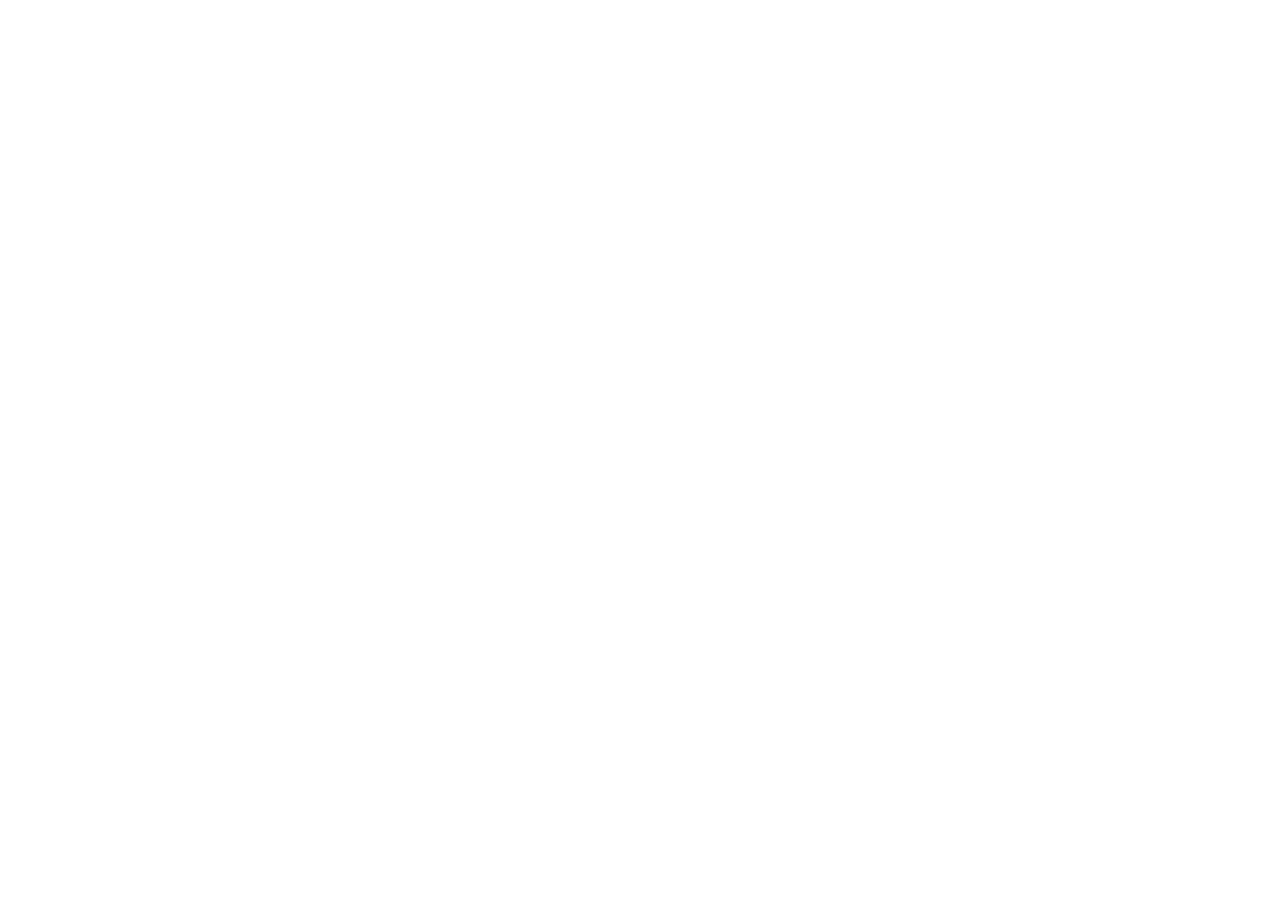
==== index.html @ 9ff1eb4c "Añadir archivos" ====
<!DOCTYPE html>
<html lang="en">
<head>
    <meta charset="UTF-8">
    <meta name="viewport" content="width=device-width, initial-scale=1.0">
    <title>Document</title>
</head>
<body>
    <header></header>
    <main>
        <div class="landing"></div>
        <div class="ourStory"></div>
        <div class="ourSpecials"></div>
        <div class="discoverUs"></div>
    </main>
    <footer></footer>
</body>
</html>
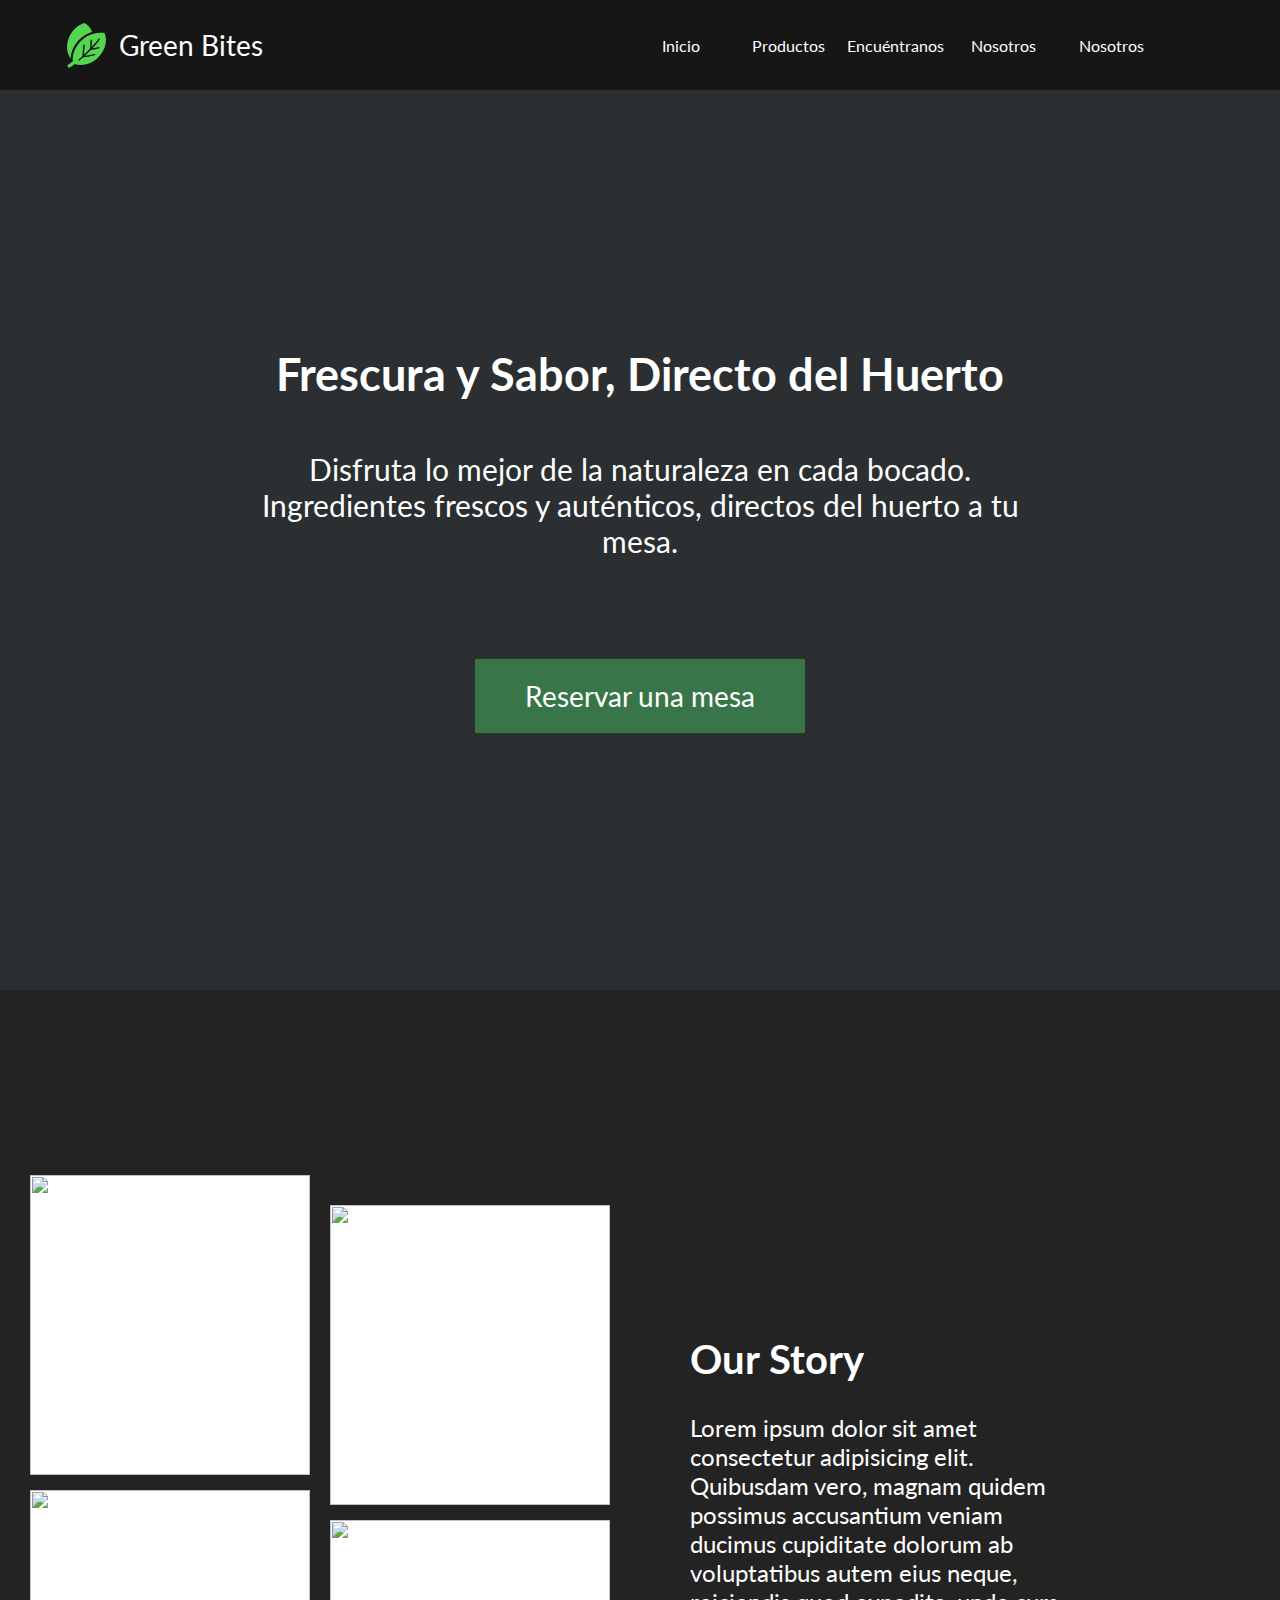
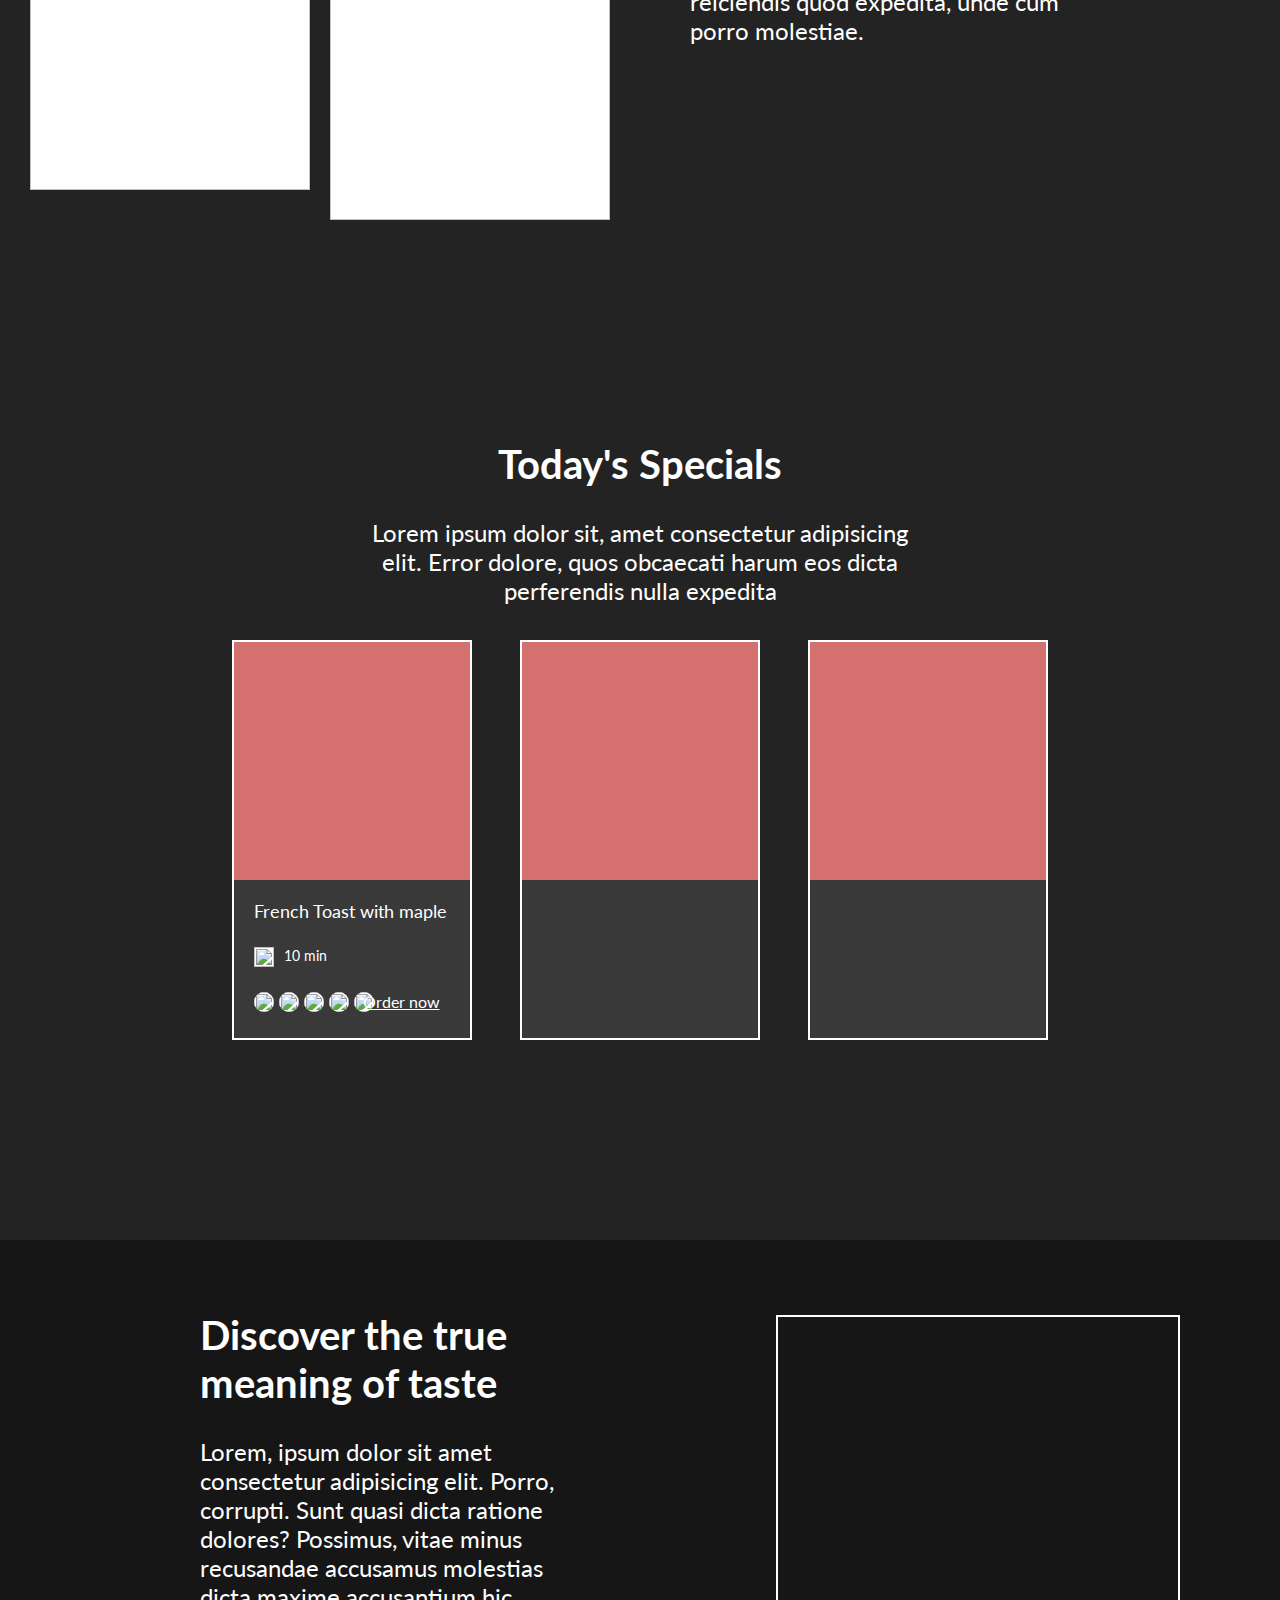
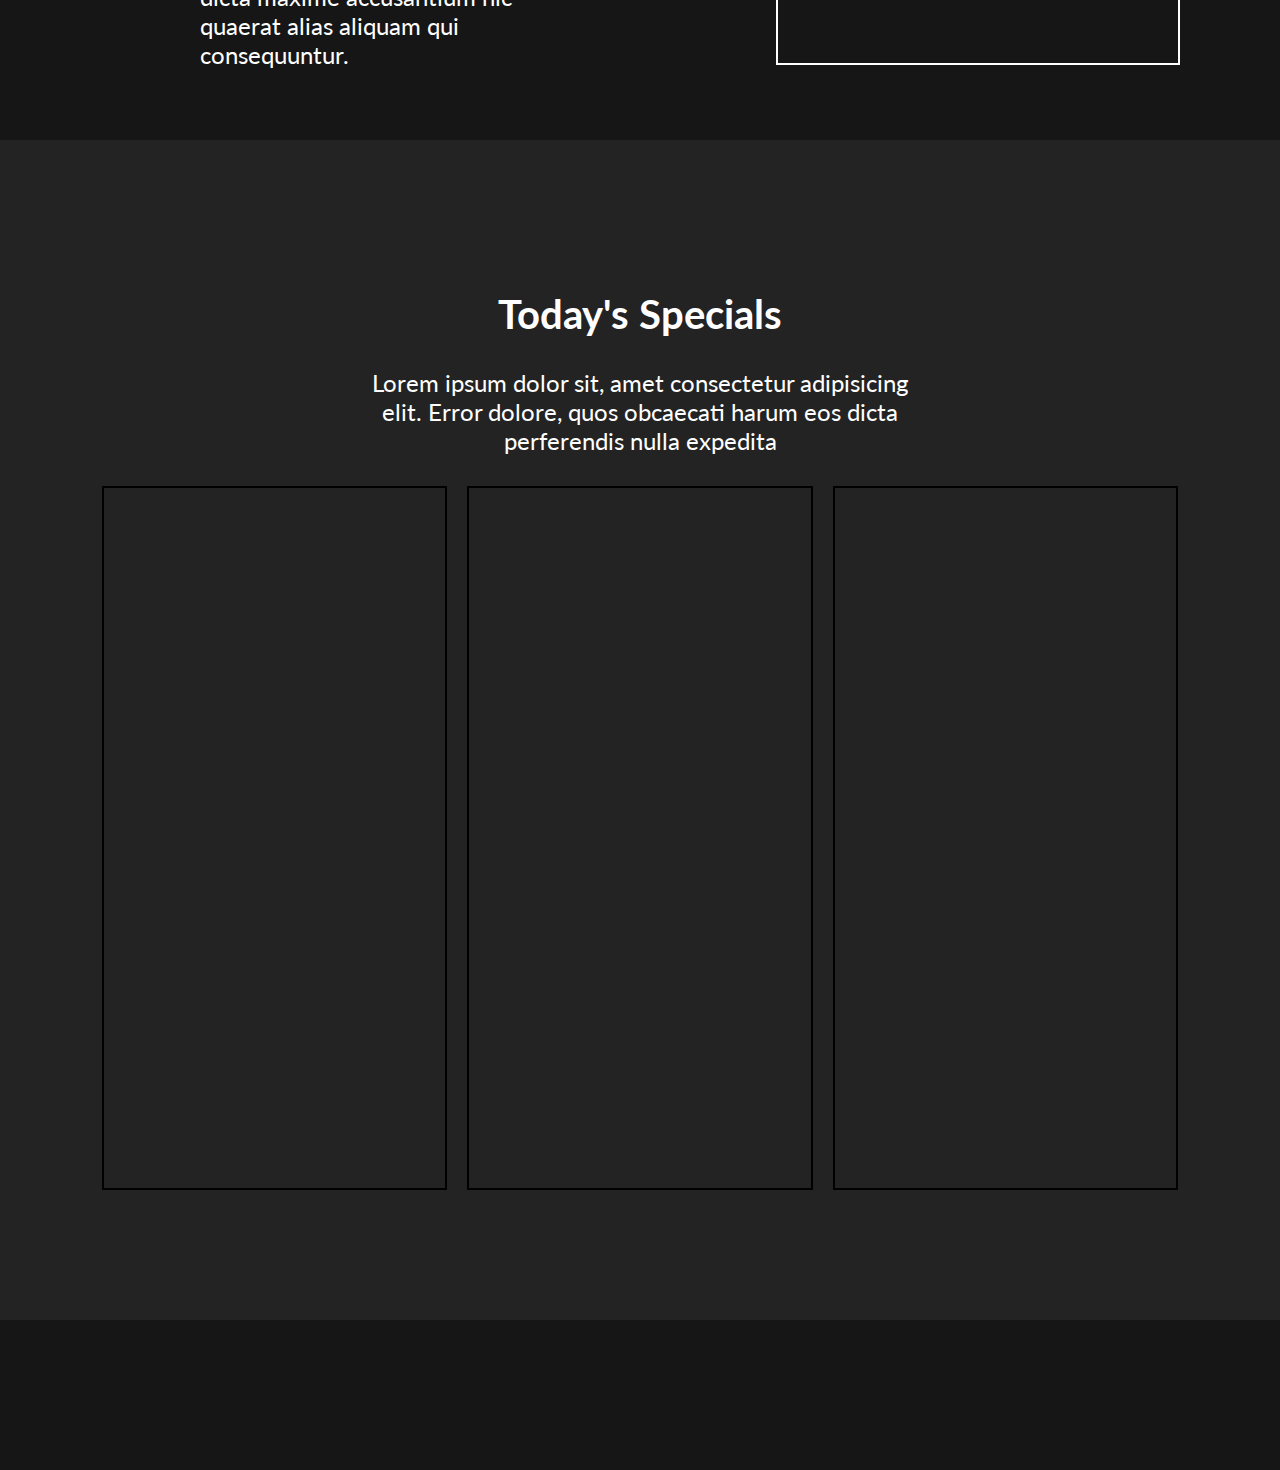
==== commit 8164eb01: "Diseño página index" ====
--- a/index.html
+++ b/index.html
@@ -3,15 +3,120 @@
 <head>
     <meta charset="UTF-8">
     <meta name="viewport" content="width=device-width, initial-scale=1.0">
+    <link rel="stylesheet" href="css/header_footer.css">
+    <link rel="stylesheet" href="css/index.css">
     <title>Document</title>
 </head>
 <body>
-    <header></header>
+    <header>
+        <div class="logoCont">
+            <img src="img/logo.svg" alt="" height="60px" width="60px">
+            <p>Green Bites</p>
+        </div>
+        <div class="navCont">
+            <ul class="navCont_list">
+                <li><a href="index.html">Inicio</a></li>
+
+                <li><a href="html/productos.html">Productos</a></li>
+                <li><a href="html/contacto.html">Encuéntranos</a></li>
+                <li><a href="html/presupuesto.html">Nosotros</a></li>
+                <li><a href="html/presupuesto.html">Nosotros</a></li>
+            </ul>
+        </div>
+    </header>
     <main>
-        <div class="landing"></div>
-        <div class="ourStory"></div>
-        <div class="ourSpecials"></div>
-        <div class="discoverUs"></div>
+        <div class="landing">
+            <div class="landing__textCont">
+                <h2>Frescura y Sabor, Directo del Huerto</h2>
+                <p>Disfruta lo mejor de la naturaleza en cada bocado. Ingredientes frescos y auténticos, directos del huerto a tu mesa.</p>
+            </div>
+            <a href="" class="landing__btn">Reservar una mesa</a>
+        </div>
+        <div class="ourStory">
+            <div class="ourStory__photoCont">
+                <div class="ourStory__photoCont__left">
+                    <img src="" alt="" >
+                <img src="" alt="">
+                </div>
+                <div class="ourStory__photoCont__right">
+                    <img src="" alt="" >
+                <img src="" alt="">
+                </div>
+                
+                
+            </div>
+            <div class="ourStory__textCont">
+                <h3>Our Story</h3>
+                <p>Lorem ipsum dolor sit amet consectetur adipisicing elit. Quibusdam vero, magnam quidem possimus accusantium veniam ducimus cupiditate dolorum ab voluptatibus autem eius neque, reiciendis quod expedita, unde cum porro molestiae.</p>
+            </div>
+        </div>
+        <div class="todaySpecials">
+            <div class="todaySpecials__titleCont">
+                <h3>Today's Specials</h3>
+                <p>Lorem ipsum dolor sit, amet consectetur adipisicing elit. Error dolore, quos obcaecati harum eos dicta perferendis nulla expedita  </p>
+            </div>
+            <div class="todaySpecials__foodCont">
+                <div class="dishCont">
+                    <div class="dish__imgCont"></div>
+                    <div class="dish__infoCont">
+                        <div class="dish__infoCont__name">
+                            French Toast with maple
+                        </div>
+                        <div class="dish__infoCont__time">
+                            <img src="" alt="">
+                            <p>10 min</p>
+                        </div>
+                        <div class="dish__calification">
+                            <div class="dish__calification__stars">
+                                <img src="" alt="">
+                                <img src="" alt="">
+                                <img src="" alt="">
+                                <img src="" alt="">
+                                <img src="" alt="">
+                            </div>
+                            <a href="">Order now</a>
+                        </div>
+                    </div>
+                </div>
+                <div class="dishCont">
+                    <div class="dish__imgCont"></div>
+                    <div class="dish__infoCont"></div>
+                </div>
+                <div class="dishCont">
+                    <div class="dish__imgCont"></div>
+                    <div class="dish__infoCont"></div>
+                </div>
+            </div>
+        </div>
+        <div class="discoverUs">
+            <div class="discoverUs__textCont">
+                <h3>Discover the true meaning of taste</h3>
+                <p>Lorem, ipsum dolor sit amet consectetur adipisicing elit. Porro, corrupti. Sunt quasi dicta ratione dolores? Possimus, vitae minus recusandae accusamus molestias dicta maxime accusantium hic quaerat alias aliquam qui consequuntur.</p>
+                <a href="" class="discoverUs__btn"></a>
+            </div>
+            <div class="discoverUs__imgCont"></div>
+        </div>
+        
+        <div class="gallery">
+            <div class="gallery__titleCont">
+                <h3>Today's Specials</h3>
+                <p>Lorem ipsum dolor sit, amet consectetur adipisicing elit. Error dolore, quos obcaecati harum eos dicta perferendis nulla expedita  </p>
+            </div>
+            <div class="gallery__imgCont">
+                <div class="gallery__colum1">
+                    <img src="" alt="">
+                </div>
+                <div class="gallery__colum2">
+                    <img src="" alt="">
+                    <img src="" alt="">
+                </div>
+                <div class="gallery__colum3">
+                    <img src="" alt="">
+                </div>
+            </div>
+            
+        </div>
+        <div class="opinions"></div>
     </main>
     <footer></footer>
 </body>
--- a/css/header_footer.css
+++ b/css/header_footer.css
@@ -0,0 +1,71 @@
+@import url("https://fonts.googleapis.com/css2?family=Nunito:ital,wght@0,200..1000;1,200..1000&display=swap");
+@import url('https://fonts.googleapis.com/css2?family=Lato:ital,wght@0,100;0,300;0,400;0,700;0,900;1,100;1,300;1,400;1,700;1,900&display=swap');
+* {
+    margin: 0;
+    padding: 0;
+    box-sizing: border-box;
+    scroll-behavior: smooth;
+    font-family: "Lato", sans-serif;
+}
+
+body {
+    min-height: 150vh;
+    display: flex;
+    flex-direction: column;
+    position: relative;
+    color: white;
+}
+main {
+    margin-bottom: 130px;
+}
+
+/*HEADER*/
+header {
+    width: 100%;
+    height: 90px;
+    background-color: #161616;
+    display: flex;
+}
+.logoCont {
+    width: 40%;
+    height: 100%;
+    display: flex;
+    justify-content: left;
+    align-items: center;
+    gap: 10px;
+    padding-left: 5%;
+}
+.logoCont img {
+    height: 45px;
+    width: 45px;
+}
+.logoCont p {
+    font-size: 28px;
+}
+.navCont {
+    width: 60%;
+    height: 100%;
+}
+.navCont_list {
+    width: 70%;
+    height: 100%;
+    margin: auto;
+    display: flex;
+    list-style: none;
+}
+.navCont_list li {
+    flex: 1;
+    display: flex;
+    justify-content: center;
+    align-items: center;
+}
+.navCont_list a {
+    text-decoration: none;
+    color: white;
+}
+/*FOOTER*/
+footer {
+    width: 100%;
+    height: 150px;
+    background-color: #161616;
+}
--- a/css/index.css
+++ b/css/index.css
@@ -0,0 +1,230 @@
+body{
+    background-color: #232323;
+}
+
+main{
+    min-height: 150vh;
+}
+
+/*LANDING*/
+.landing{
+    width: 100%;
+    height: 100vh;
+    background-color: rgb(43, 47, 50);
+    display: flex;
+    justify-content: center;
+    align-items: center;
+    flex-direction: column;
+}
+
+.landing__textCont{
+    text-align: center;
+    width: 60%;
+    font-size: 30px;
+}
+
+.landing__textCont h2{
+    margin-bottom: 50px;
+}
+
+.landing__btn{
+    background-color: rgb(56, 118, 73);
+    font-size: 28px;
+    padding: 20px 50px 20px 50px ;
+    margin-top: 100px;
+    text-decoration: none;
+    color: white;
+}
+
+/*STORY*/
+
+.ourStory{
+    margin-top: 150px;
+    height: 700px;
+    width: 100%;
+    display: flex;
+}
+
+.ourStory__photoCont,.ourStory__textCont{
+    width: 50%;
+    height: 100%;
+    display: flex;
+    justify-content: center;
+    align-items: center;
+}
+.ourStory__photoCont{
+
+    gap: 20px;
+}
+.ourStory__photoCont__left,.ourStory__photoCont__right{
+    width: 280px;
+}
+.ourStory__photoCont__right{
+    margin-top: 60px;
+}
+.ourStory__photoCont img{
+    height: 300px;
+    width: 280px;
+    background-color: white;
+    margin-bottom: 15px;
+}
+.ourStory__textCont{
+    font-size: 24px;
+    flex-direction: column;
+    padding: 50px 200px 50px 50px;
+}
+
+.ourStory h3{
+    font-size: 40px;
+    width: 100%;
+    margin-bottom: 30px;
+}
+
+/*TODAYS SPECIALS*/
+.todaySpecials{
+    height: 1000px;
+    width: 100%;
+    display: flex;
+    justify-content: center;
+    align-items: center;
+    flex-direction: column;
+}
+.todaySpecials__titleCont{
+    width: 45%;
+    height: 200px;
+    text-align: center;
+    font-size: 24px;
+}
+.todaySpecials__titleCont h3{
+    font-size: 40px;
+    margin-bottom: 30px;
+}
+.todaySpecials__foodCont{
+    width: 75%;
+    height: 400px;
+    display: flex;
+    justify-content: center;
+    align-items: center;
+    gap: 5%;
+}
+.dishCont{
+    height: 100%;
+    width: 25%;
+    border: 2px solid #ffffff;
+}
+.dish__imgCont{
+    width: 100%;
+    height: 60%;
+    background-color: rgb(213, 113, 113);
+}
+.dish__infoCont{
+    height: 40%;
+    padding: 20px;
+    background-color: #393939;
+}
+.dish__infoCont__name{
+    font-size: 18px;
+    margin-bottom: 25px;
+}
+.dish__infoCont__time{
+    display: flex;
+    gap: 10px;
+    font-size: 14px;
+    margin-bottom: 25px;
+}
+.dish__infoCont__time img{
+    background-color: white;
+    width: 20px;
+    height: 20px;
+}
+.dish__calification{
+    width: 100%;
+    display: flex;
+}
+.dish__calification a{
+    margin: auto;
+    color: white;
+}
+.dish__calification__stars{
+    width: 50%;
+    display: flex;
+    justify-content: left;
+    align-items: center;
+    gap: 5px;
+}
+.dish__calification__stars img{
+    width: 20px;
+    height: 20px;
+    background-color: white;
+    border-radius: 100%;
+    object-fit: contain;
+}
+
+/*DISCOVER US*/
+
+.discoverUs{
+    width: 100%;
+    height: 500px;
+    background-color: #161616;
+    display: flex;
+    justify-content: center;
+    align-items: center;
+    text-align: left;
+    padding: 5%;
+    gap: 100px;
+}
+.discoverUs__textCont{
+    width: 50%;
+    font-size: 24px;
+    padding: 100px;
+}
+.discoverUs__textCont h3{
+    font-size: 40px;
+    margin-bottom: 30px;
+}
+.discoverUs__imgCont{
+    width: 35%;
+    height: 350px;
+    border: 2px solid white;
+}
+
+/*GALLERY*/
+.gallery{
+    width: 100%;
+    height: 900px;
+    display: flex;
+    justify-content: center;
+    align-items: center;
+    flex-direction: column;
+    margin-top: 150px;
+}
+.gallery__titleCont{
+    width: 45%;
+    height: 200px;
+    text-align: center;
+    font-size: 24px;
+}
+.gallery__titleCont h3{
+    margin-bottom: 30px;
+    font-size: 40px;
+}
+.gallery__imgCont{
+    width: 100%;  
+    height: 80%;
+    display: flex;
+    justify-content: center;
+    align-items: center;
+    gap: 20px;
+}
+.gallery__colum1,.gallery__colum2,.gallery__colum3{
+    width: 27%;
+    height: 100%;
+    border: 2px solid black;
+}
+/*OPINIONS*/
+.opinions{
+    width: 100%;
+    height: 60%;
+
+}
+
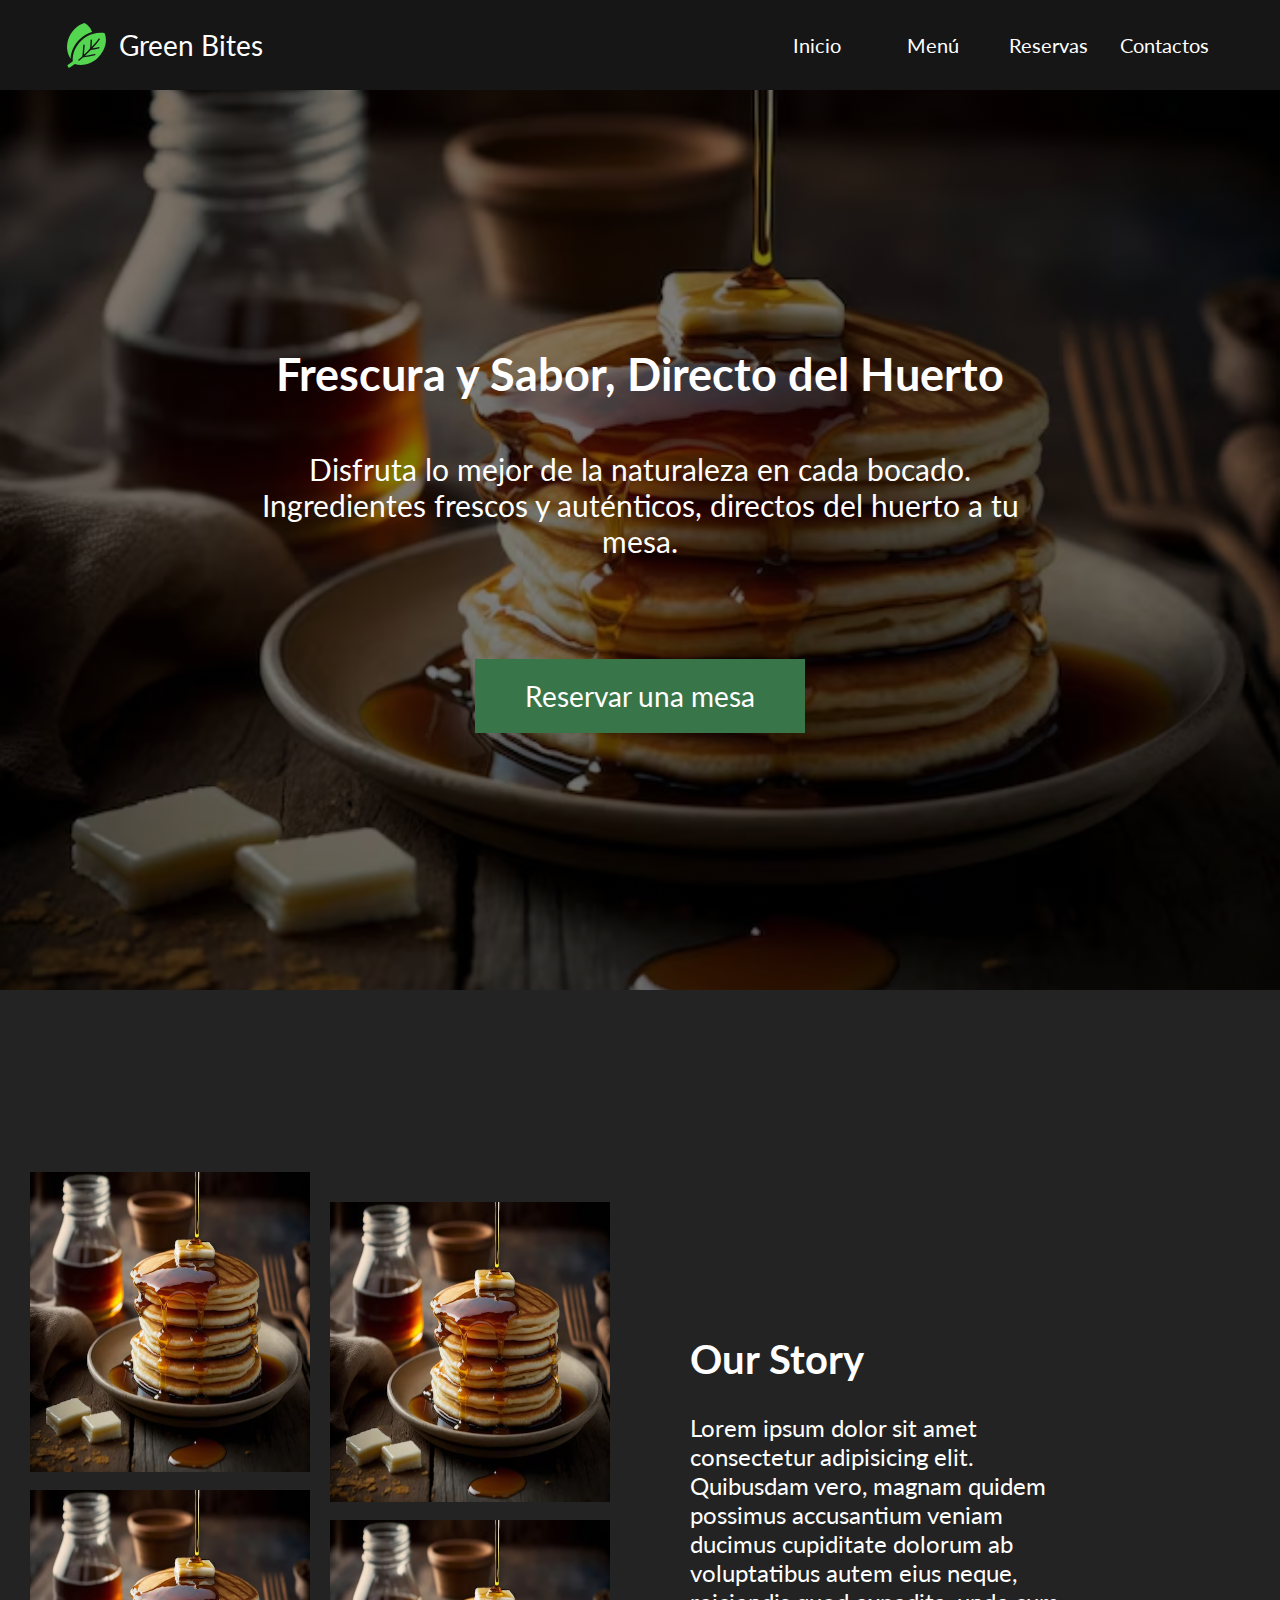
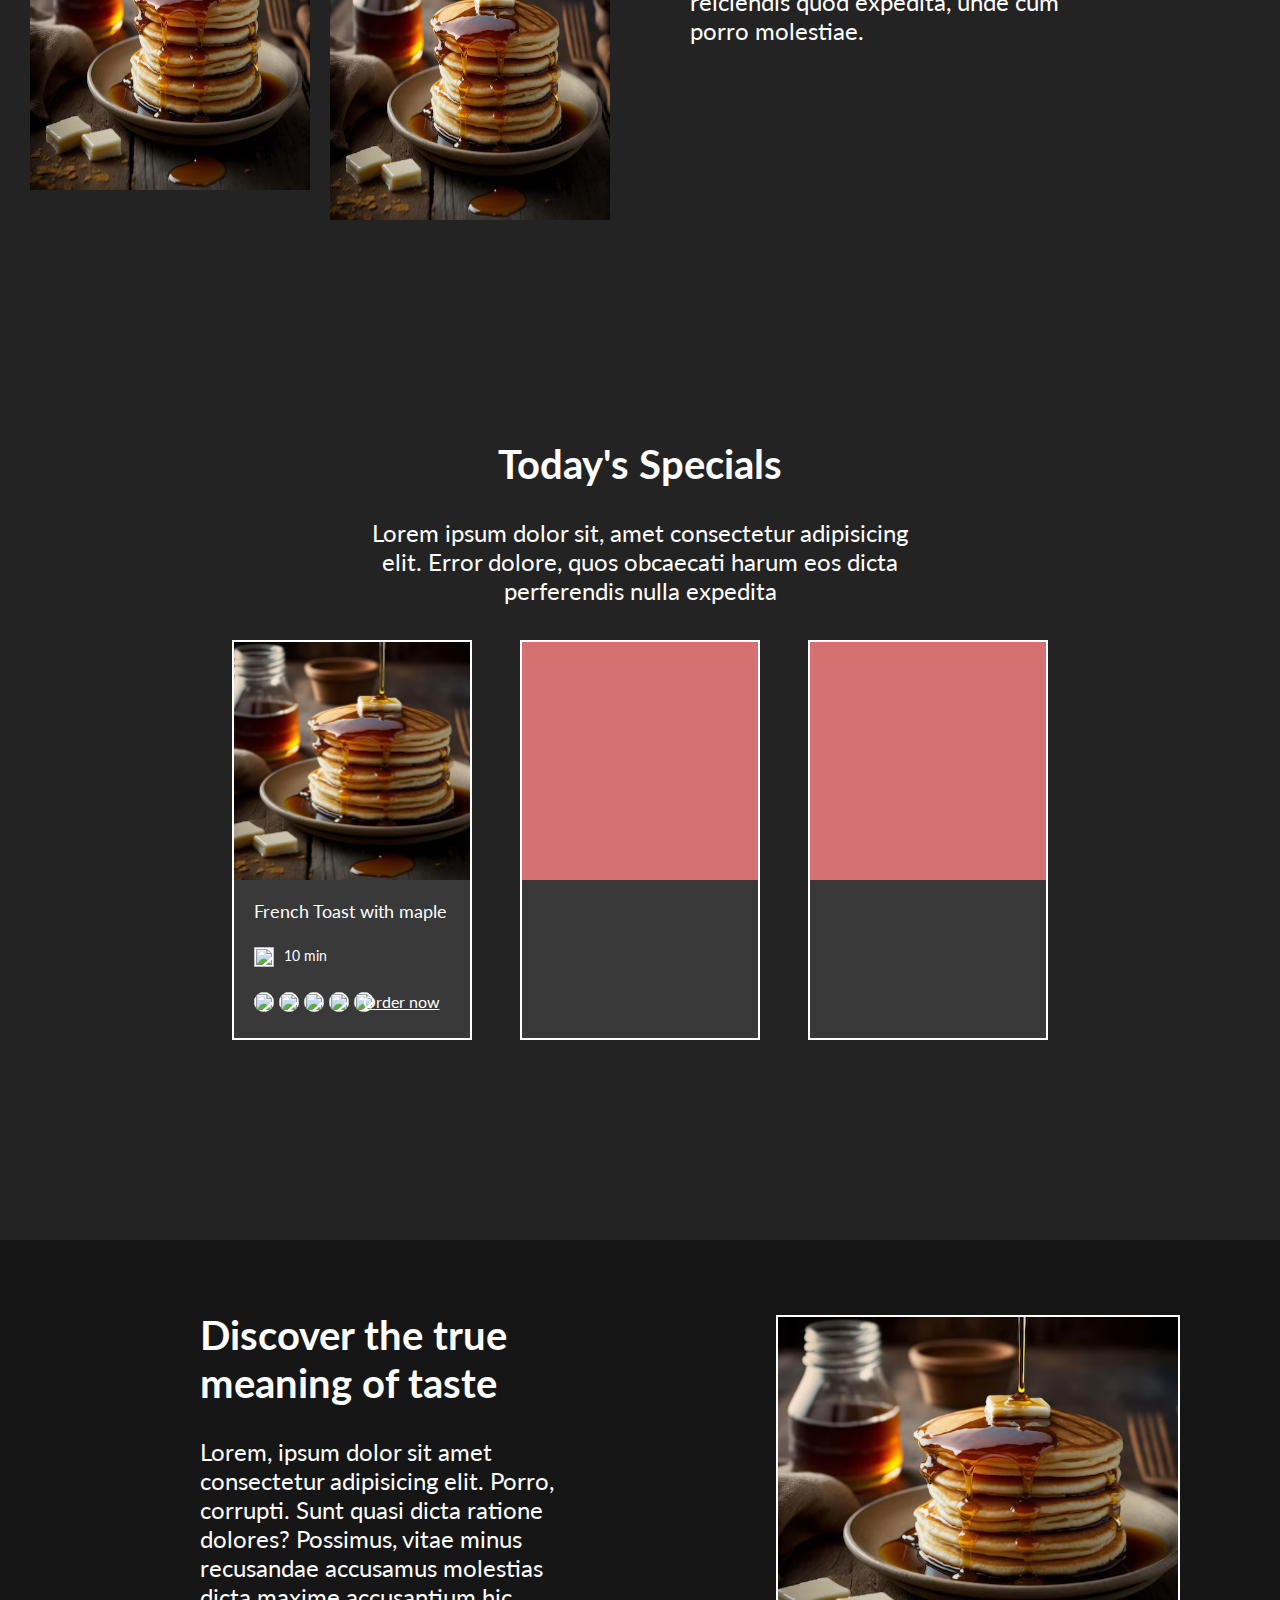
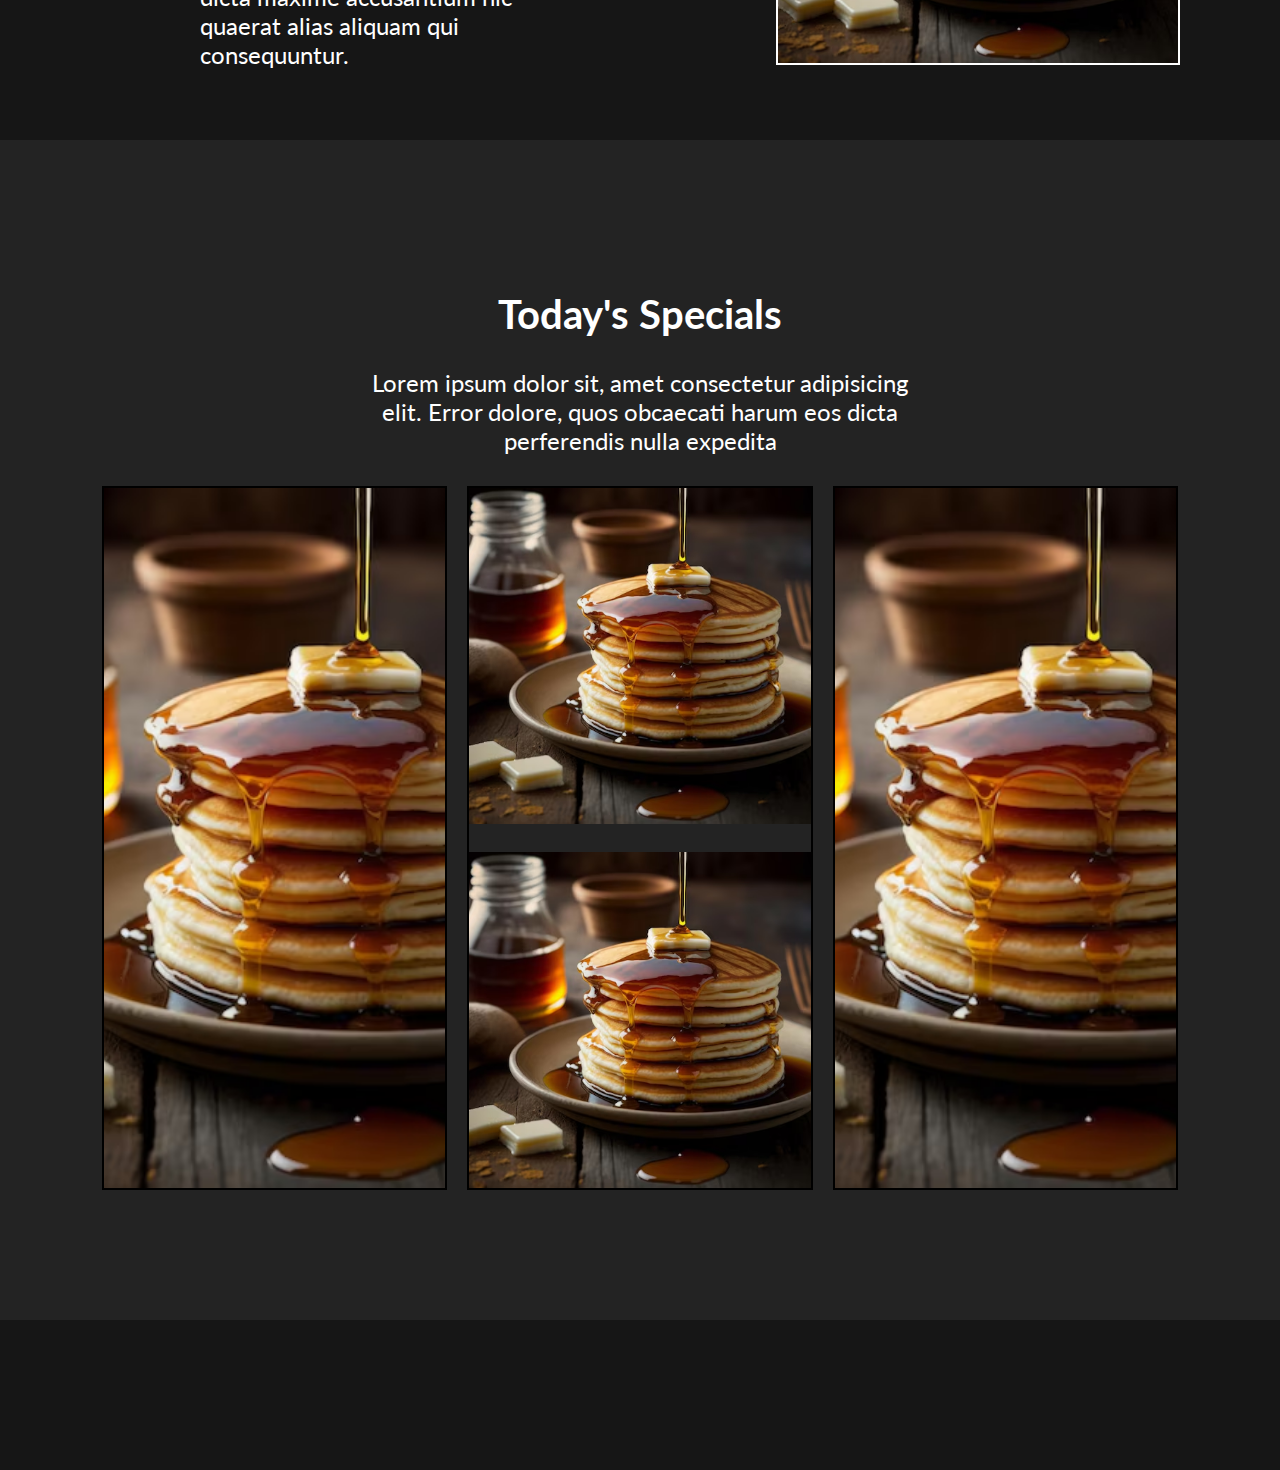
==== commit 0dda935d: "Actualizar estilo de página principal" ====
--- a/index.html
+++ b/index.html
@@ -1,123 +1,146 @@
 <!DOCTYPE html>
 <html lang="en">
-<head>
-    <meta charset="UTF-8">
-    <meta name="viewport" content="width=device-width, initial-scale=1.0">
-    <link rel="stylesheet" href="css/header_footer.css">
-    <link rel="stylesheet" href="css/index.css">
-    <title>Document</title>
-</head>
-<body>
-    <header>
-        <div class="logoCont">
-            <img src="img/logo.svg" alt="" height="60px" width="60px">
-            <p>Green Bites</p>
-        </div>
-        <div class="navCont">
-            <ul class="navCont_list">
-                <li><a href="index.html">Inicio</a></li>
-
-                <li><a href="html/productos.html">Productos</a></li>
-                <li><a href="html/contacto.html">Encuéntranos</a></li>
-                <li><a href="html/presupuesto.html">Nosotros</a></li>
-                <li><a href="html/presupuesto.html">Nosotros</a></li>
-            </ul>
-        </div>
-    </header>
-    <main>
-        <div class="landing">
-            <div class="landing__textCont">
-                <h2>Frescura y Sabor, Directo del Huerto</h2>
-                <p>Disfruta lo mejor de la naturaleza en cada bocado. Ingredientes frescos y auténticos, directos del huerto a tu mesa.</p>
+    <head>
+        <meta charset="UTF-8" />
+        <meta name="viewport" content="width=device-width, initial-scale=1.0" />
+        <link rel="stylesheet" href="css/header_footer.css" />
+        <link rel="stylesheet" href="css/index.css" />
+        <title>Document</title>
+    </head>
+    <body>
+        <header>
+            <div class="logoCont">
+                <img src="img/logo.svg" alt="" height="60px" width="60px" />
+                <p>Green Bites</p>
             </div>
-            <a href="" class="landing__btn">Reservar una mesa</a>
-        </div>
-        <div class="ourStory">
-            <div class="ourStory__photoCont">
-                <div class="ourStory__photoCont__left">
-                    <img src="" alt="" >
-                <img src="" alt="">
+            <div class="navCont">
+                <ul class="navCont_list">
+                    <li><a href="index.html">Inicio</a></li>
+                    <li><a href="html/productos.html">Menú</a></li>
+                    <li><a href="html/contacto.html">Reservas</a></li>
+                    <li><a href="html/presupuesto.html">Contactos</a></li>
+                </ul>
+            </div>
+        </header>
+        <main>
+            <div class="landing">
+                <div class="landing__textCont">
+                    <h2>Frescura y Sabor, Directo del Huerto</h2>
+                    <p>
+                        Disfruta lo mejor de la naturaleza en cada bocado.
+                        Ingredientes frescos y auténticos, directos del huerto a
+                        tu mesa.
+                    </p>
                 </div>
-                <div class="ourStory__photoCont__right">
-                    <img src="" alt="" >
-                <img src="" alt="">
+                <a href="" class="landing__btn">Reservar una mesa</a>
+            </div>
+            <div class="ourStory">
+                <div class="ourStory__photoCont">
+                    <div class="ourStory__photoCont__left">
+                        <img src="img/platos/pancakes.avif" alt="" />
+                        <img src="img/platos/pancakes.avif" alt="" />
+                    </div>
+                    <div class="ourStory__photoCont__right">
+                        <img src="img/platos/pancakes.avif" alt="" />
+                        <img src="img/platos/pancakes.avif" alt="" />
+                    </div>
                 </div>
-                
-                
+                <div class="ourStory__textCont">
+                    <h3>Our Story</h3>
+                    <p>
+                        Lorem ipsum dolor sit amet consectetur adipisicing elit.
+                        Quibusdam vero, magnam quidem possimus accusantium
+                        veniam ducimus cupiditate dolorum ab voluptatibus autem
+                        eius neque, reiciendis quod expedita, unde cum porro
+                        molestiae.
+                    </p>
+                </div>
             </div>
-            <div class="ourStory__textCont">
-                <h3>Our Story</h3>
-                <p>Lorem ipsum dolor sit amet consectetur adipisicing elit. Quibusdam vero, magnam quidem possimus accusantium veniam ducimus cupiditate dolorum ab voluptatibus autem eius neque, reiciendis quod expedita, unde cum porro molestiae.</p>
-            </div>
-        </div>
-        <div class="todaySpecials">
-            <div class="todaySpecials__titleCont">
-                <h3>Today's Specials</h3>
-                <p>Lorem ipsum dolor sit, amet consectetur adipisicing elit. Error dolore, quos obcaecati harum eos dicta perferendis nulla expedita  </p>
-            </div>
-            <div class="todaySpecials__foodCont">
-                <div class="dishCont">
-                    <div class="dish__imgCont"></div>
-                    <div class="dish__infoCont">
-                        <div class="dish__infoCont__name">
-                            French Toast with maple
+            <div class="todaySpecials">
+                <div class="todaySpecials__titleCont">
+                    <h3>Today's Specials</h3>
+                    <p>
+                        Lorem ipsum dolor sit, amet consectetur adipisicing
+                        elit. Error dolore, quos obcaecati harum eos dicta
+                        perferendis nulla expedita
+                    </p>
+                </div>
+                <div class="todaySpecials__foodCont">
+                    <div class="dishCont">
+                        <div class="dish__imgCont">
+                            <img src="img/platos/pancakes.avif" alt="" />
                         </div>
-                        <div class="dish__infoCont__time">
-                            <img src="" alt="">
-                            <p>10 min</p>
-                        </div>
-                        <div class="dish__calification">
-                            <div class="dish__calification__stars">
-                                <img src="" alt="">
-                                <img src="" alt="">
-                                <img src="" alt="">
-                                <img src="" alt="">
-                                <img src="" alt="">
+                        <div class="dish__infoCont">
+                            <div class="dish__infoCont__name">
+                                French Toast with maple
                             </div>
-                            <a href="">Order now</a>
+                            <div class="dish__infoCont__time">
+                                <img src="" alt="" />
+                                <p>10 min</p>
+                            </div>
+                            <div class="dish__calification">
+                                <div class="dish__calification__stars">
+                                    <img src="" alt="" />
+                                    <img src="" alt="" />
+                                    <img src="" alt="" />
+                                    <img src="" alt="" />
+                                    <img src="" alt="" />
+                                </div>
+                                <a href="">Order now</a>
+                            </div>
                         </div>
                     </div>
-                </div>
-                <div class="dishCont">
-                    <div class="dish__imgCont"></div>
-                    <div class="dish__infoCont"></div>
-                </div>
-                <div class="dishCont">
-                    <div class="dish__imgCont"></div>
-                    <div class="dish__infoCont"></div>
+                    <div class="dishCont">
+                        <div class="dish__imgCont"></div>
+                        <div class="dish__infoCont"></div>
+                    </div>
+                    <div class="dishCont">
+                        <div class="dish__imgCont"></div>
+                        <div class="dish__infoCont"></div>
+                    </div>
                 </div>
             </div>
-        </div>
-        <div class="discoverUs">
-            <div class="discoverUs__textCont">
-                <h3>Discover the true meaning of taste</h3>
-                <p>Lorem, ipsum dolor sit amet consectetur adipisicing elit. Porro, corrupti. Sunt quasi dicta ratione dolores? Possimus, vitae minus recusandae accusamus molestias dicta maxime accusantium hic quaerat alias aliquam qui consequuntur.</p>
-                <a href="" class="discoverUs__btn"></a>
-            </div>
-            <div class="discoverUs__imgCont"></div>
-        </div>
-        
-        <div class="gallery">
-            <div class="gallery__titleCont">
-                <h3>Today's Specials</h3>
-                <p>Lorem ipsum dolor sit, amet consectetur adipisicing elit. Error dolore, quos obcaecati harum eos dicta perferendis nulla expedita  </p>
-            </div>
-            <div class="gallery__imgCont">
-                <div class="gallery__colum1">
-                    <img src="" alt="">
+            <div class="discoverUs">
+                <div class="discoverUs__textCont">
+                    <h3>Discover the true meaning of taste</h3>
+                    <p>
+                        Lorem, ipsum dolor sit amet consectetur adipisicing
+                        elit. Porro, corrupti. Sunt quasi dicta ratione dolores?
+                        Possimus, vitae minus recusandae accusamus molestias
+                        dicta maxime accusantium hic quaerat alias aliquam qui
+                        consequuntur.
+                    </p>
+                    <a href="" class="discoverUs__btn"></a>
                 </div>
-                <div class="gallery__colum2">
-                    <img src="" alt="">
-                    <img src="" alt="">
-                </div>
-                <div class="gallery__colum3">
-                    <img src="" alt="">
+                <div class="discoverUs__imgCont">
+                    <img src="img/platos/pancakes.avif" alt="" />
                 </div>
             </div>
-            
-        </div>
-        <div class="opinions"></div>
-    </main>
-    <footer></footer>
-</body>
-</html>+
+            <div class="gallery">
+                <div class="gallery__titleCont">
+                    <h3>Today's Specials</h3>
+                    <p>
+                        Lorem ipsum dolor sit, amet consectetur adipisicing
+                        elit. Error dolore, quos obcaecati harum eos dicta
+                        perferendis nulla expedita
+                    </p>
+                </div>
+                <div class="gallery__imgCont">
+                    <div class="gallery__colum1">
+                        <img src="img/platos/pancakes.avif" alt="" />
+                    </div>
+                    <div class="gallery__colum2">
+                        <img src="img/platos/pancakes.avif" alt="" />
+                        <img src="img/platos/pancakes.avif" alt="" />
+                    </div>
+                    <div class="gallery__colum3">
+                        <img src="img/platos/pancakes.avif" alt="" />
+                    </div>
+                </div>
+            </div>
+            <div class="opinions"></div>
+        </main>
+        <footer></footer>
+    </body>
+</html>
--- a/css/header_footer.css
+++ b/css/header_footer.css
@@ -1,5 +1,5 @@
 @import url("https://fonts.googleapis.com/css2?family=Nunito:ital,wght@0,200..1000;1,200..1000&display=swap");
-@import url('https://fonts.googleapis.com/css2?family=Lato:ital,wght@0,100;0,300;0,400;0,700;0,900;1,100;1,300;1,400;1,700;1,900&display=swap');
+@import url("https://fonts.googleapis.com/css2?family=Lato:ital,wght@0,100;0,300;0,400;0,700;0,900;1,100;1,300;1,400;1,700;1,900&display=swap");
 * {
     margin: 0;
     padding: 0;
@@ -27,7 +27,7 @@
     display: flex;
 }
 .logoCont {
-    width: 40%;
+    width: 60%;
     height: 100%;
     display: flex;
     justify-content: left;
@@ -43,11 +43,12 @@
     font-size: 28px;
 }
 .navCont {
-    width: 60%;
+    width: 50%;
     height: 100%;
 }
 .navCont_list {
-    width: 70%;
+    font-size: 20px;
+    width: 80%;
     height: 100%;
     margin: auto;
     display: flex;
--- a/css/index.css
+++ b/css/index.css
@@ -1,13 +1,13 @@
-body{
+body {
     background-color: #232323;
 }
 
-main{
+main {
     min-height: 150vh;
 }
 
 /*LANDING*/
-.landing{
+.landing {
     width: 100%;
     height: 100vh;
     background-color: rgb(43, 47, 50);
@@ -15,22 +15,26 @@
     justify-content: center;
     align-items: center;
     flex-direction: column;
-}
-
-.landing__textCont{
+    background-image: linear-gradient(rgba(0, 0, 0, 0.5), rgba(0, 0, 0, 0.5)), url("../img/platos/pancakes.avif");
+    background-repeat: no-repeat;
+    background-size: cover;
+    background-position: center;
+}
+
+.landing__textCont {
     text-align: center;
     width: 60%;
     font-size: 30px;
 }
 
-.landing__textCont h2{
+.landing__textCont h2 {
     margin-bottom: 50px;
 }
 
-.landing__btn{
+.landing__btn {
     background-color: rgb(56, 118, 73);
     font-size: 28px;
-    padding: 20px 50px 20px 50px ;
+    padding: 20px 50px 20px 50px;
     margin-top: 100px;
     text-decoration: none;
     color: white;
@@ -38,50 +42,51 @@
 
 /*STORY*/
 
-.ourStory{
+.ourStory {
     margin-top: 150px;
     height: 700px;
     width: 100%;
     display: flex;
 }
 
-.ourStory__photoCont,.ourStory__textCont{
+.ourStory__photoCont,
+.ourStory__textCont {
     width: 50%;
     height: 100%;
     display: flex;
     justify-content: center;
     align-items: center;
 }
-.ourStory__photoCont{
-
+.ourStory__photoCont {
     gap: 20px;
 }
-.ourStory__photoCont__left,.ourStory__photoCont__right{
+.ourStory__photoCont__left,
+.ourStory__photoCont__right {
     width: 280px;
 }
-.ourStory__photoCont__right{
+.ourStory__photoCont__right {
     margin-top: 60px;
 }
-.ourStory__photoCont img{
+.ourStory__photoCont img {
     height: 300px;
     width: 280px;
     background-color: white;
     margin-bottom: 15px;
 }
-.ourStory__textCont{
+.ourStory__textCont {
     font-size: 24px;
     flex-direction: column;
     padding: 50px 200px 50px 50px;
 }
 
-.ourStory h3{
+.ourStory h3 {
     font-size: 40px;
     width: 100%;
     margin-bottom: 30px;
 }
 
 /*TODAYS SPECIALS*/
-.todaySpecials{
+.todaySpecials {
     height: 1000px;
     width: 100%;
     display: flex;
@@ -89,17 +94,17 @@
     align-items: center;
     flex-direction: column;
 }
-.todaySpecials__titleCont{
+.todaySpecials__titleCont {
     width: 45%;
     height: 200px;
     text-align: center;
     font-size: 24px;
 }
-.todaySpecials__titleCont h3{
-    font-size: 40px;
-    margin-bottom: 30px;
-}
-.todaySpecials__foodCont{
+.todaySpecials__titleCont h3 {
+    font-size: 40px;
+    margin-bottom: 30px;
+}
+.todaySpecials__foodCont {
     width: 75%;
     height: 400px;
     display: flex;
@@ -107,52 +112,57 @@
     align-items: center;
     gap: 5%;
 }
-.dishCont{
+.dishCont {
     height: 100%;
     width: 25%;
     border: 2px solid #ffffff;
 }
-.dish__imgCont{
+.dish__imgCont {
     width: 100%;
     height: 60%;
     background-color: rgb(213, 113, 113);
 }
-.dish__infoCont{
+.dish__imgCont img{
+    height: 100%;
+    width: 100%;
+    object-fit: cover;
+}
+.dish__infoCont {
     height: 40%;
     padding: 20px;
     background-color: #393939;
 }
-.dish__infoCont__name{
+.dish__infoCont__name {
     font-size: 18px;
     margin-bottom: 25px;
 }
-.dish__infoCont__time{
+.dish__infoCont__time {
     display: flex;
     gap: 10px;
     font-size: 14px;
     margin-bottom: 25px;
 }
-.dish__infoCont__time img{
+.dish__infoCont__time img {
     background-color: white;
     width: 20px;
     height: 20px;
 }
-.dish__calification{
-    width: 100%;
-    display: flex;
-}
-.dish__calification a{
+.dish__calification {
+    width: 100%;
+    display: flex;
+}
+.dish__calification a {
     margin: auto;
     color: white;
 }
-.dish__calification__stars{
+.dish__calification__stars {
     width: 50%;
     display: flex;
     justify-content: left;
     align-items: center;
     gap: 5px;
 }
-.dish__calification__stars img{
+.dish__calification__stars img {
     width: 20px;
     height: 20px;
     background-color: white;
@@ -162,7 +172,7 @@
 
 /*DISCOVER US*/
 
-.discoverUs{
+.discoverUs {
     width: 100%;
     height: 500px;
     background-color: #161616;
@@ -173,23 +183,27 @@
     padding: 5%;
     gap: 100px;
 }
-.discoverUs__textCont{
+.discoverUs__textCont {
     width: 50%;
     font-size: 24px;
     padding: 100px;
 }
-.discoverUs__textCont h3{
-    font-size: 40px;
-    margin-bottom: 30px;
-}
-.discoverUs__imgCont{
+.discoverUs__textCont h3 {
+    font-size: 40px;
+    margin-bottom: 30px;
+}
+.discoverUs__imgCont {
     width: 35%;
     height: 350px;
     border: 2px solid white;
 }
-
+.discoverUs__imgCont img {
+    height: 100%;
+    width: 100%;
+    object-fit: cover;
+}
 /*GALLERY*/
-.gallery{
+.gallery {
     width: 100%;
     height: 900px;
     display: flex;
@@ -198,33 +212,45 @@
     flex-direction: column;
     margin-top: 150px;
 }
-.gallery__titleCont{
+.gallery__titleCont {
     width: 45%;
     height: 200px;
     text-align: center;
     font-size: 24px;
 }
-.gallery__titleCont h3{
-    margin-bottom: 30px;
-    font-size: 40px;
-}
-.gallery__imgCont{
-    width: 100%;  
+.gallery__titleCont h3 {
+    margin-bottom: 30px;
+    font-size: 40px;
+}
+.gallery__imgCont {
+    width: 100%;
     height: 80%;
     display: flex;
     justify-content: center;
     align-items: center;
     gap: 20px;
 }
-.gallery__colum1,.gallery__colum2,.gallery__colum3{
+.gallery__imgCont img {
+    height: 100%;
+    width: 100%;
+    object-fit: cover;
+}
+.gallery__colum1,
+.gallery__colum2,
+.gallery__colum3 {
     width: 27%;
     height: 100%;
     border: 2px solid black;
+    display: flex;
+    flex-direction: column;
+    justify-content: space-between;
+}
+.gallery__colum2 img {
+    height: 48%;
+    width: 100%;
 }
 /*OPINIONS*/
-.opinions{
+.opinions {
     width: 100%;
     height: 60%;
-
-}
-
+}
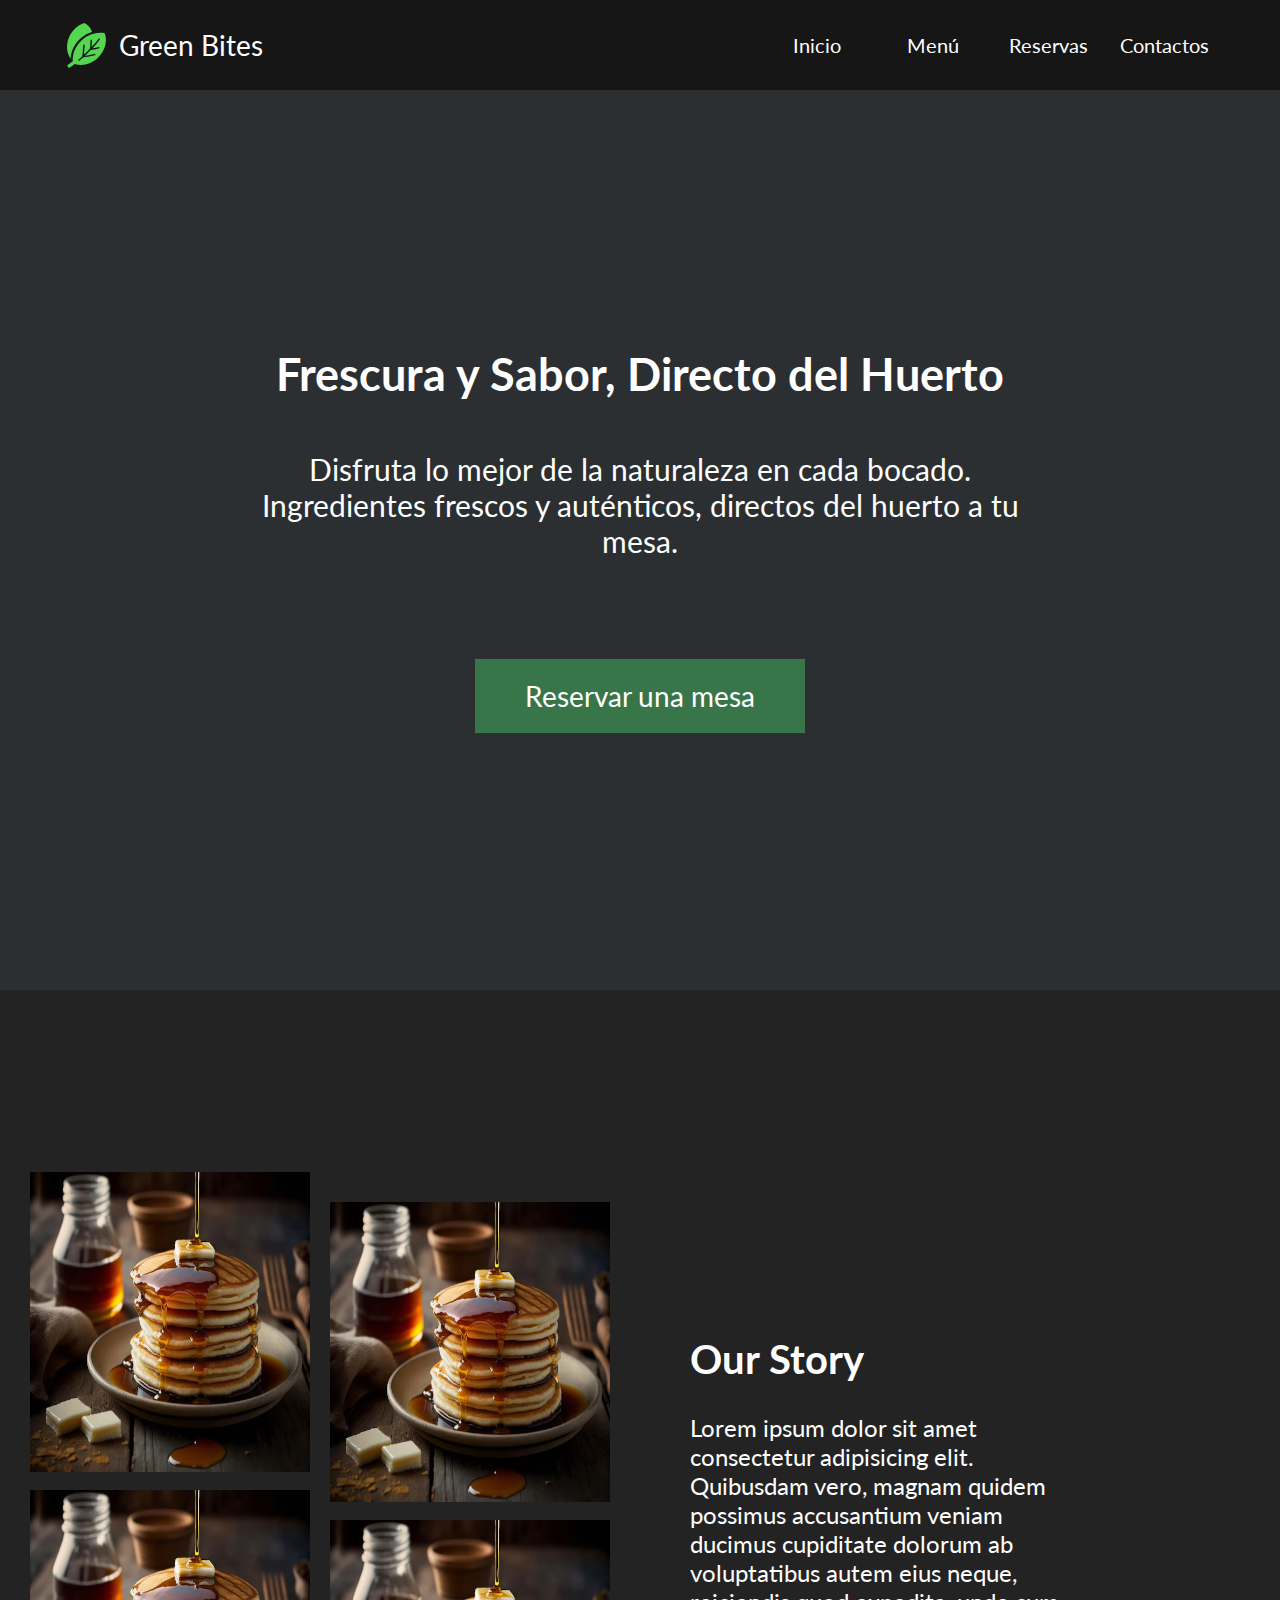
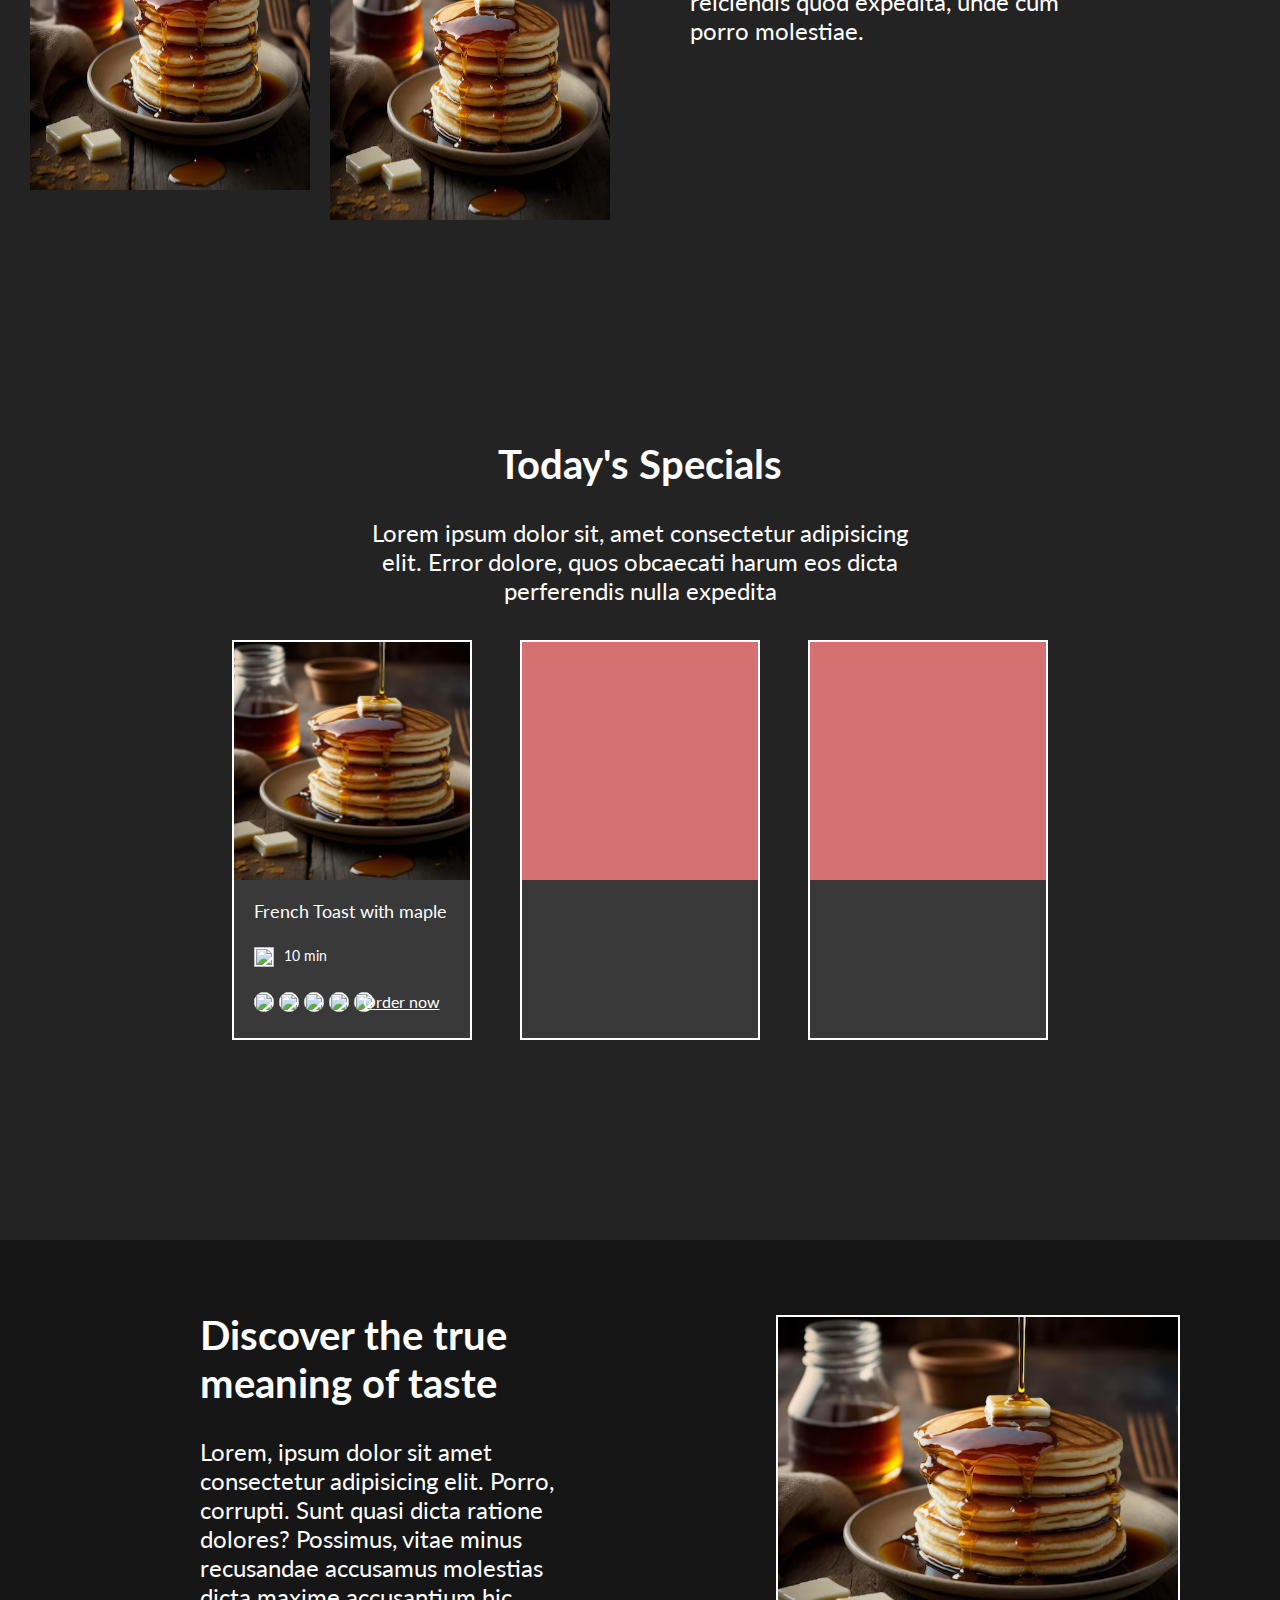
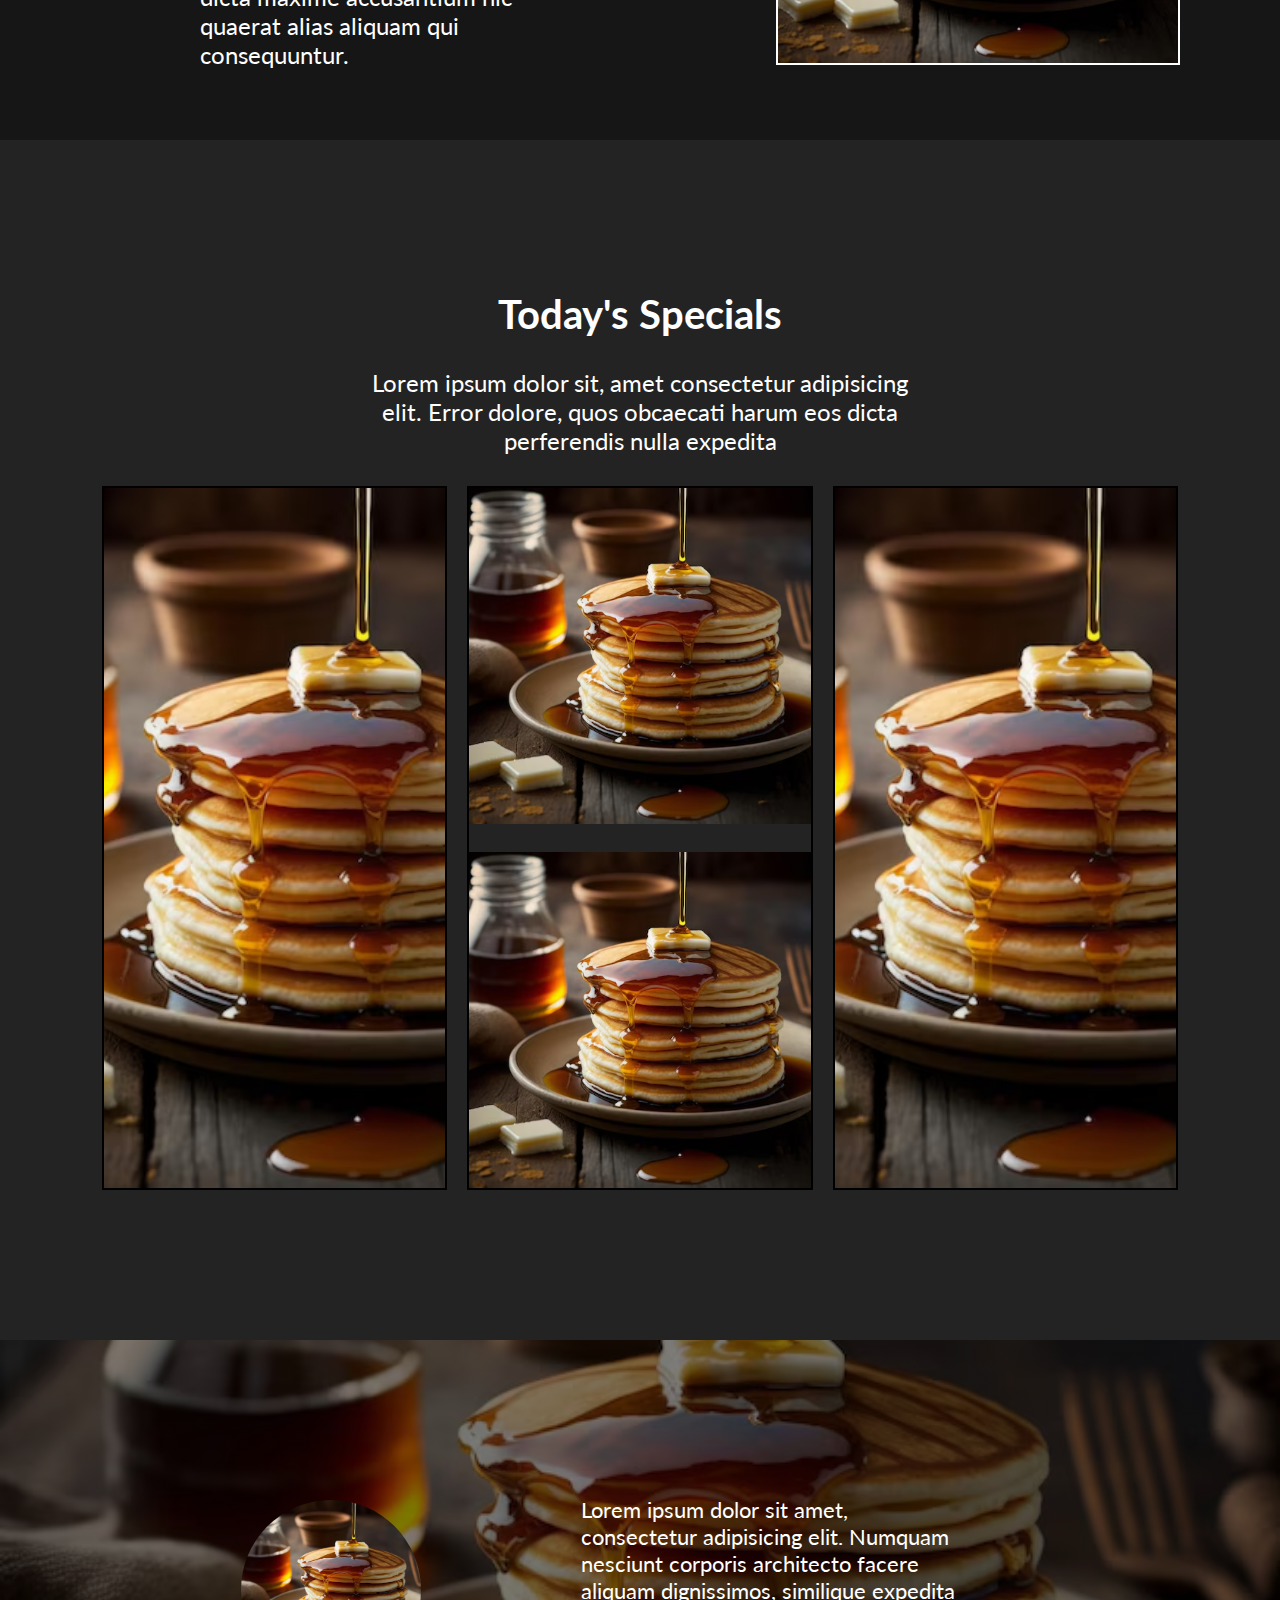
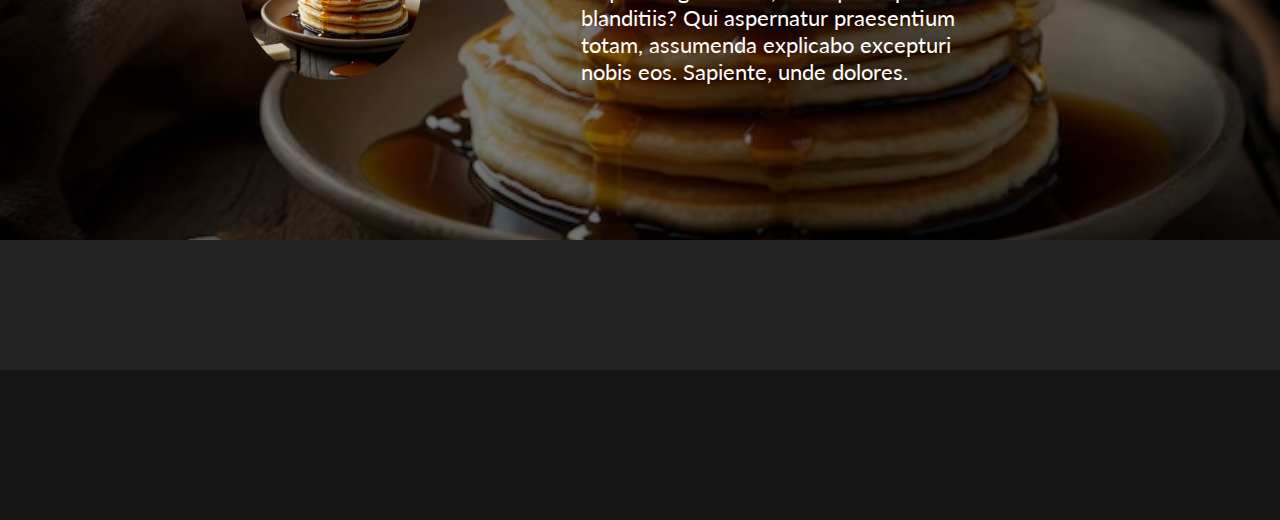
==== commit d78a2c47: "Crear sección de reseñas" ====
--- a/index.html
+++ b/index.html
@@ -5,6 +5,7 @@
         <meta name="viewport" content="width=device-width, initial-scale=1.0" />
         <link rel="stylesheet" href="css/header_footer.css" />
         <link rel="stylesheet" href="css/index.css" />
+        <script src="js/index.js" defer></script>
         <title>Document</title>
     </head>
     <body>
@@ -139,7 +140,16 @@
                     </div>
                 </div>
             </div>
-            <div class="opinions"></div>
+            <div class="opinions">
+                <div class="opinions__userCont" id="opinions__userCont">
+                    <div class="opinions__userImg">
+                        <img src="img/platos/pancakes.avif" alt="">
+                    </div>
+                    <div class="opinions__userText" id="opinions__userText">
+                        <p>Lorem ipsum dolor sit amet, consectetur adipisicing elit. Numquam nesciunt corporis architecto facere aliquam dignissimos, similique expedita blanditiis? Qui aspernatur praesentium totam, assumenda explicabo excepturi nobis eos. Sapiente, unde dolores.</p>
+                    </div>
+                </div>
+            </div>
         </main>
         <footer></footer>
     </body>
--- a/css/index.css
+++ b/css/index.css
@@ -15,7 +15,7 @@
     justify-content: center;
     align-items: center;
     flex-direction: column;
-    background-image: linear-gradient(rgba(0, 0, 0, 0.5), rgba(0, 0, 0, 0.5)), url("../img/platos/pancakes.avif");
+     
     background-repeat: no-repeat;
     background-size: cover;
     background-position: center;
@@ -122,7 +122,7 @@
     height: 60%;
     background-color: rgb(213, 113, 113);
 }
-.dish__imgCont img{
+.dish__imgCont img {
     height: 100%;
     width: 100%;
     object-fit: cover;
@@ -252,5 +252,48 @@
 /*OPINIONS*/
 .opinions {
     width: 100%;
-    height: 60%;
-}
+    height: 500px;
+    margin-top: 150px;
+    overflow: hidden;
+    position: relative;
+    background-image: linear-gradient(rgba(0, 0, 0, 0.5), rgba(0, 0, 0, 0.5)),
+        url("../img/platos/pancakes.avif");
+        background-repeat: no-repeat;
+        background-size: cover;
+        background-position: center;
+}
+
+.opinions__userCont {
+    width: 70%;
+    height: 70%;
+    position: absolute;
+    top: 50%;
+    left: 50%;
+    transform: translate(-50%, -50%);
+    display: flex;
+    justify-content: center;
+    align-items: center;
+    gap: 80px;
+}
+.opinions__userImg{
+    background-color: white;
+    height: 180px;
+    width: 180px;
+    border-radius: 100%;
+    border-radius: 100%;
+    overflow: hidden;
+}
+.opinions__userImg img{
+    height: 100% ;
+    width: 100%;
+    object-fit: cover;
+}
+.opinions__userText{
+    height: 70%;
+    width: 60%;
+    display: flex;
+    justify-content: center;
+    align-items: center;
+    padding: 80px;
+    font-size: 22px;
+}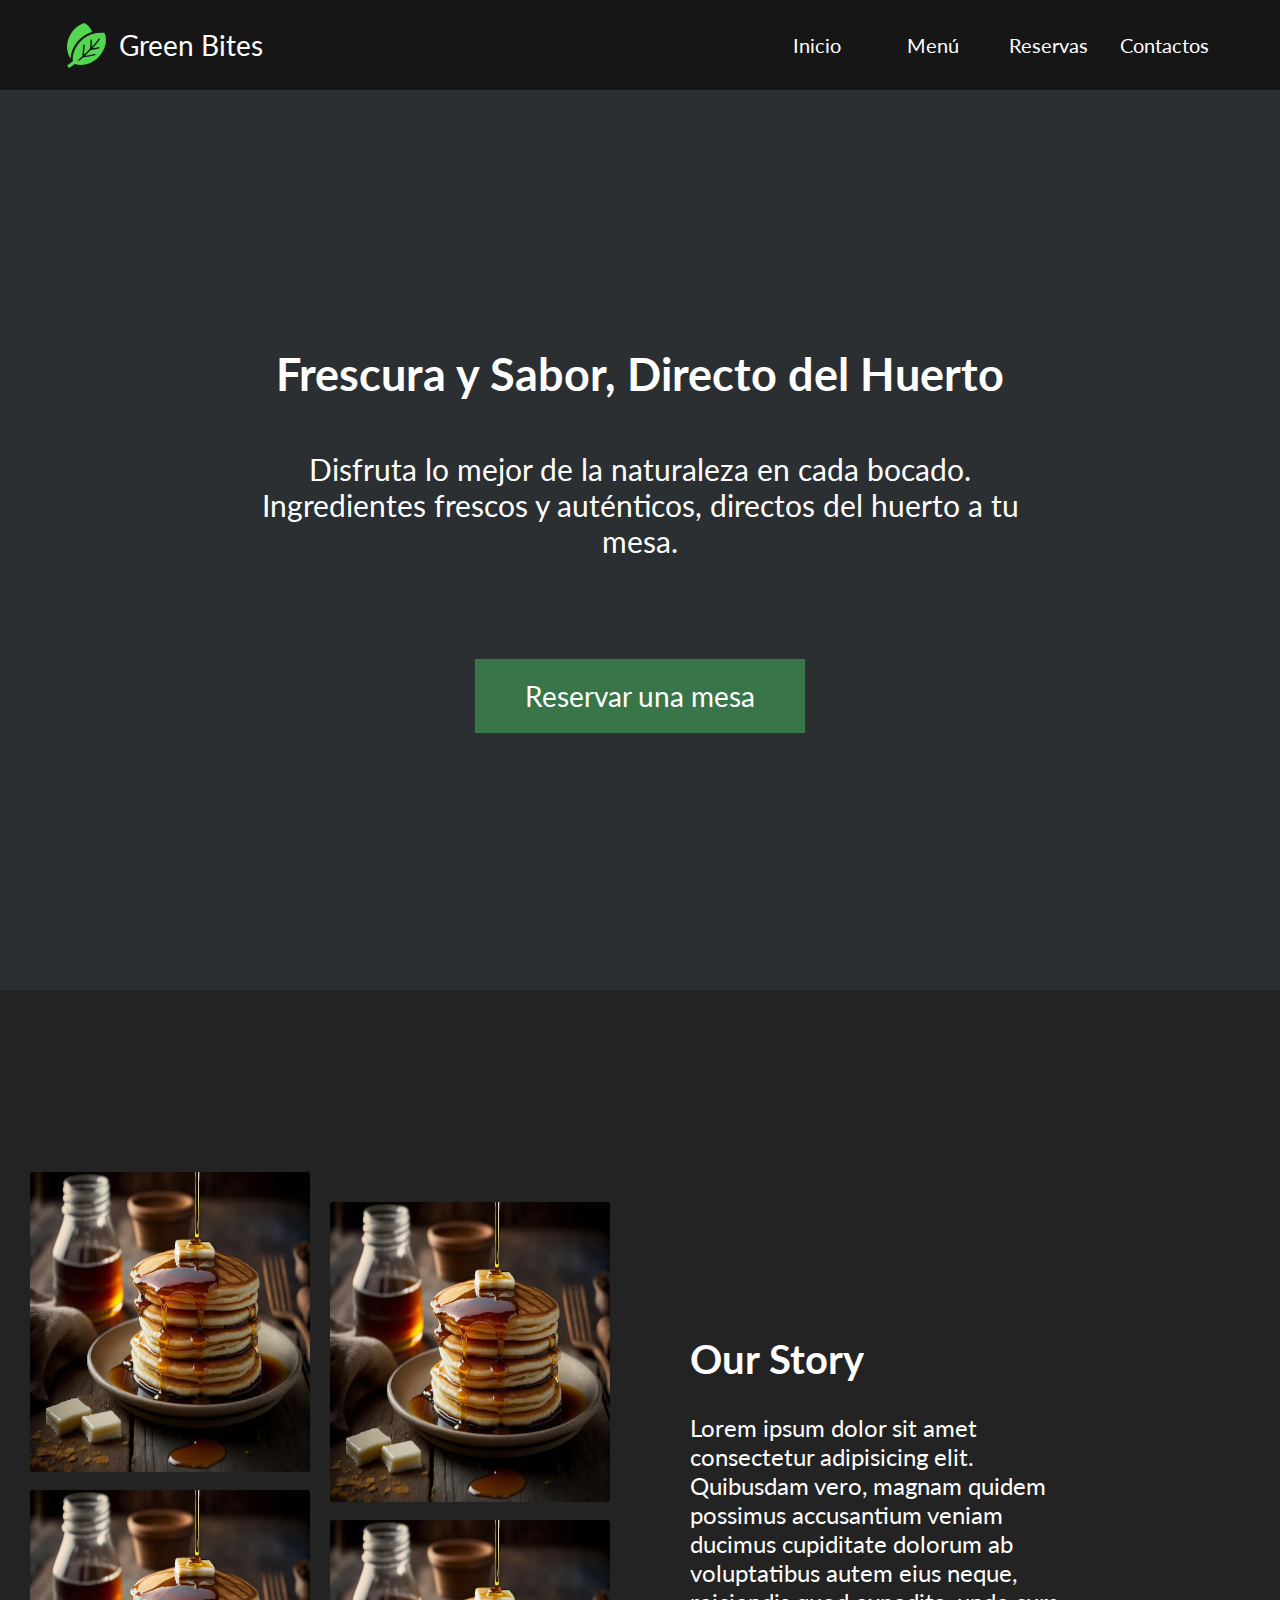
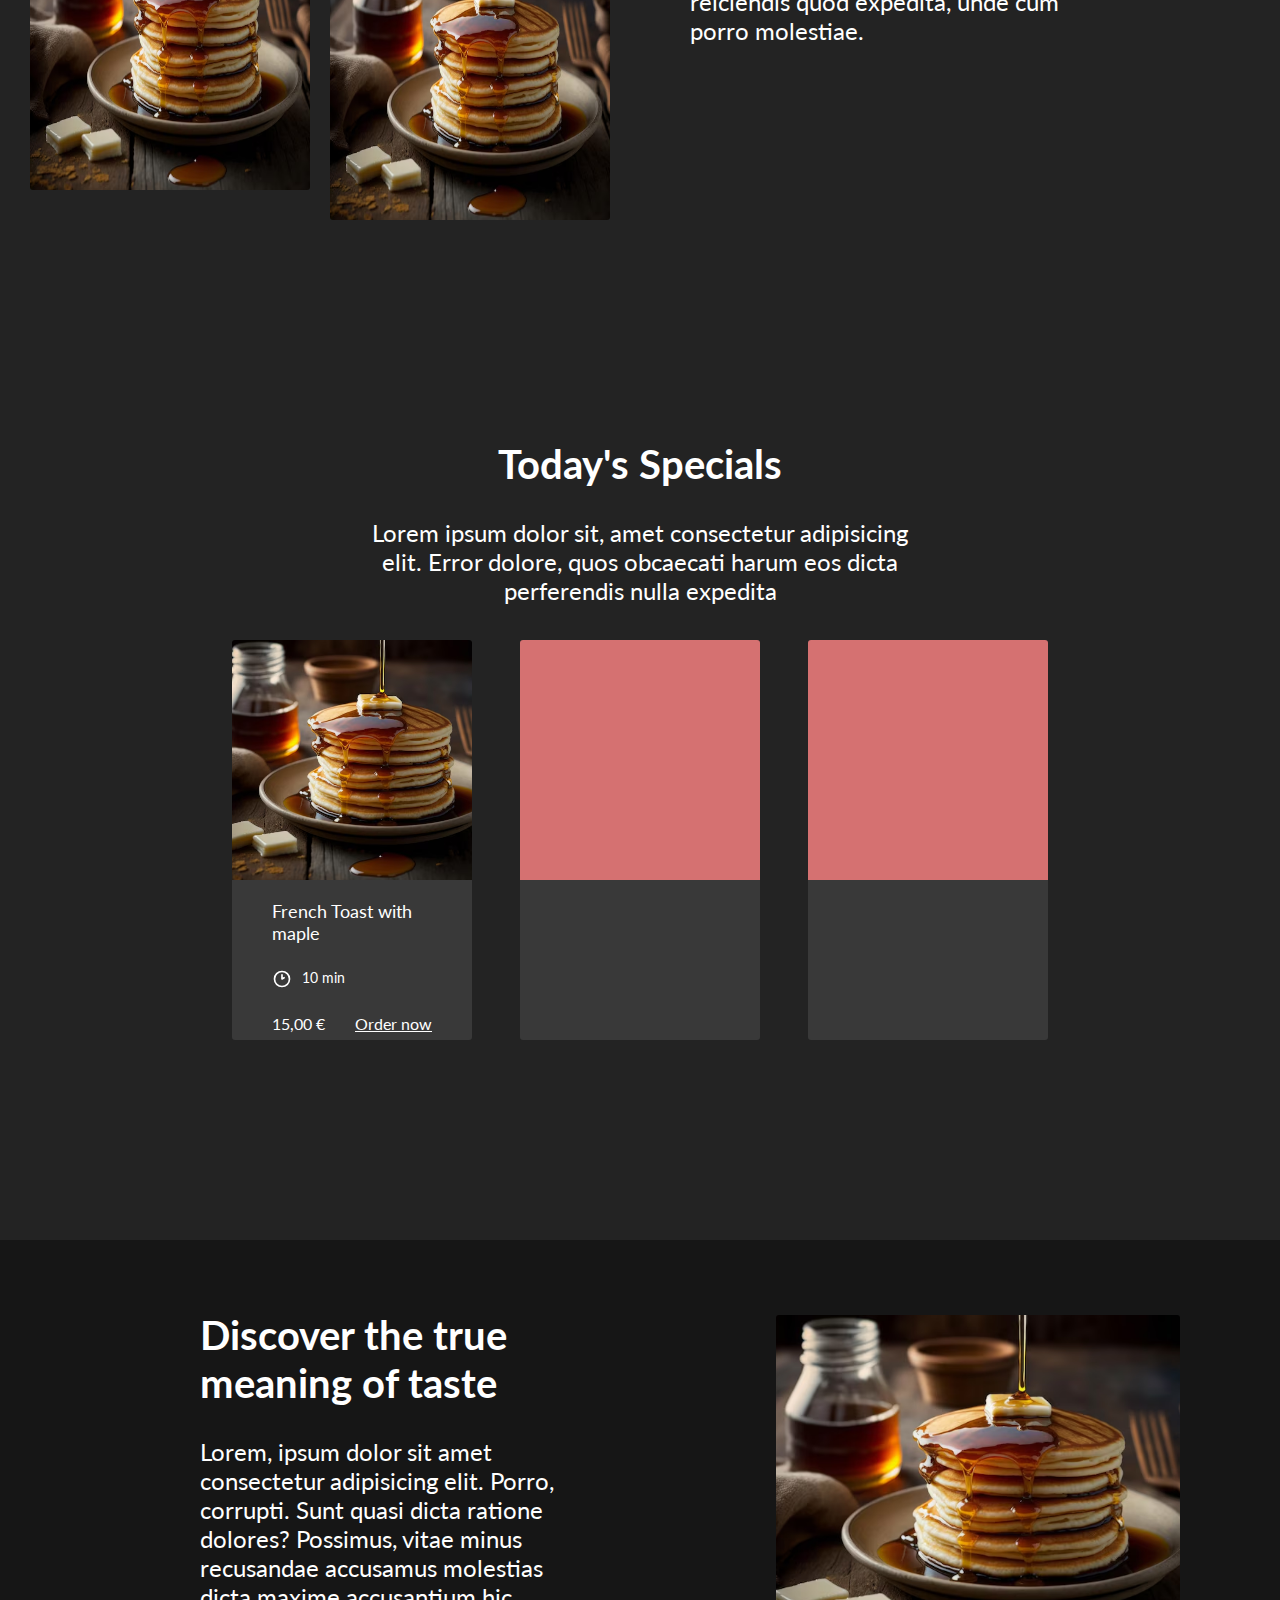
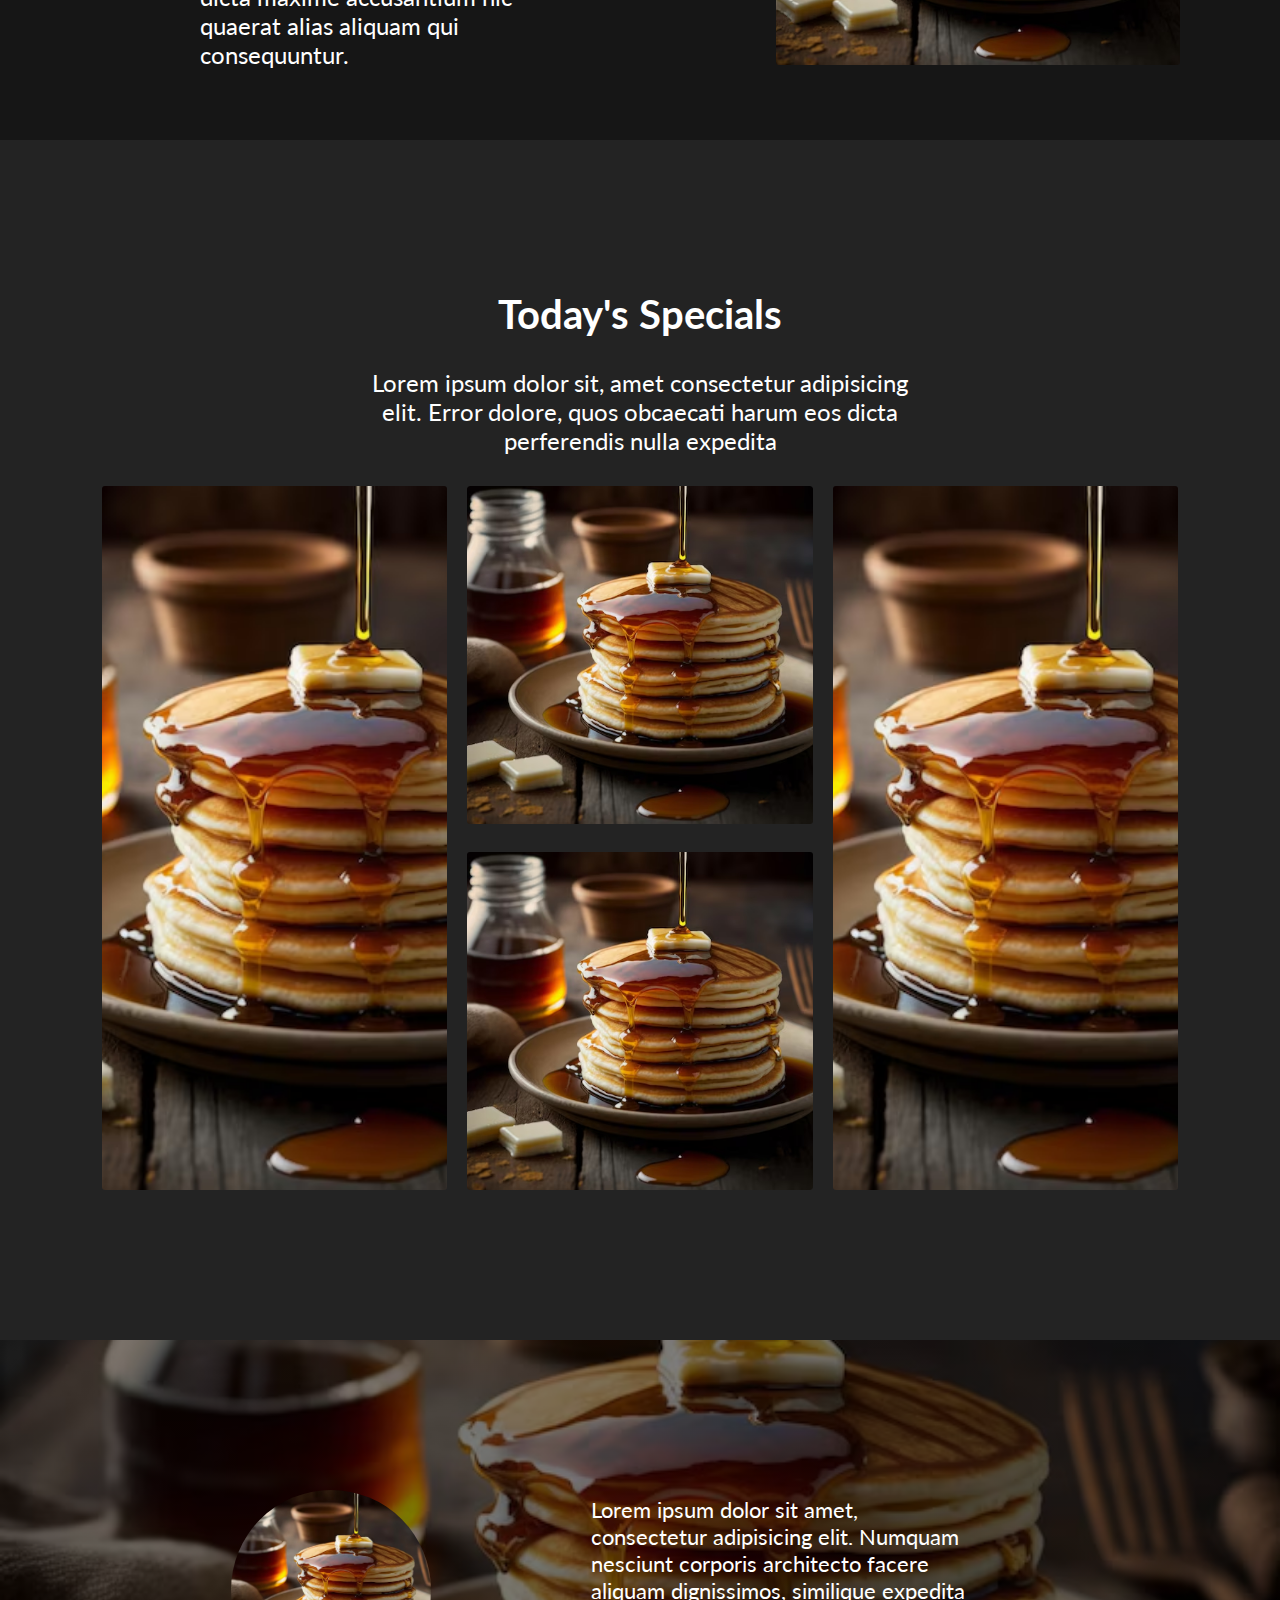
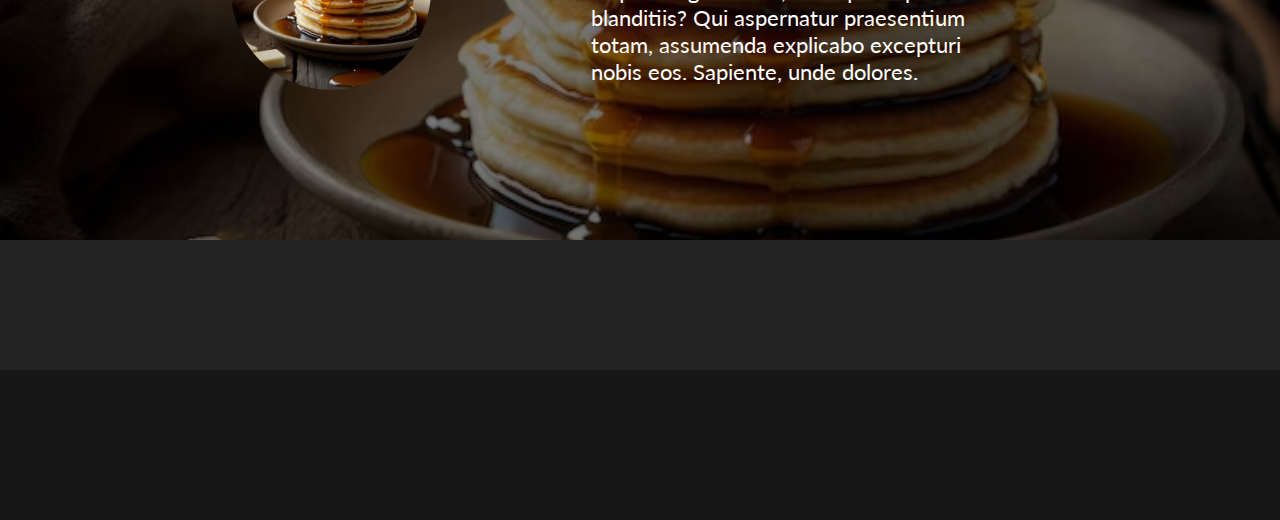
==== commit 47f83aa2: "Contenido de la galería" ====
--- a/index.html
+++ b/index.html
@@ -17,7 +17,7 @@
             <div class="navCont">
                 <ul class="navCont_list">
                     <li><a href="index.html">Inicio</a></li>
-                    <li><a href="html/productos.html">Menú</a></li>
+                    <li><a href="html/galeria.html">Menú</a></li>
                     <li><a href="html/contacto.html">Reservas</a></li>
                     <li><a href="html/presupuesto.html">Contactos</a></li>
                 </ul>
@@ -73,20 +73,14 @@
                         </div>
                         <div class="dish__infoCont">
                             <div class="dish__infoCont__name">
-                                French Toast with maple
+                                <p>French Toast with maple</p>
                             </div>
                             <div class="dish__infoCont__time">
-                                <img src="" alt="" />
+                                <img src="img/clock.svg" alt="reloj" />
                                 <p>10 min</p>
                             </div>
-                            <div class="dish__calification">
-                                <div class="dish__calification__stars">
-                                    <img src="" alt="" />
-                                    <img src="" alt="" />
-                                    <img src="" alt="" />
-                                    <img src="" alt="" />
-                                    <img src="" alt="" />
-                                </div>
+                            <div class="dish__price">
+                                <p>15,00 € </p>
                                 <a href="">Order now</a>
                             </div>
                         </div>
@@ -143,10 +137,17 @@
             <div class="opinions">
                 <div class="opinions__userCont" id="opinions__userCont">
                     <div class="opinions__userImg">
-                        <img src="img/platos/pancakes.avif" alt="">
+                        <img src="img/platos/pancakes.avif" alt="" />
                     </div>
                     <div class="opinions__userText" id="opinions__userText">
-                        <p>Lorem ipsum dolor sit amet, consectetur adipisicing elit. Numquam nesciunt corporis architecto facere aliquam dignissimos, similique expedita blanditiis? Qui aspernatur praesentium totam, assumenda explicabo excepturi nobis eos. Sapiente, unde dolores.</p>
+                        <p>
+                            Lorem ipsum dolor sit amet, consectetur adipisicing
+                            elit. Numquam nesciunt corporis architecto facere
+                            aliquam dignissimos, similique expedita blanditiis?
+                            Qui aspernatur praesentium totam, assumenda
+                            explicabo excepturi nobis eos. Sapiente, unde
+                            dolores.
+                        </p>
                     </div>
                 </div>
             </div>
--- a/css/header_footer.css
+++ b/css/header_footer.css
@@ -14,11 +14,13 @@
     flex-direction: column;
     position: relative;
     color: white;
+    background-color: #232323;
 }
-main {
+
+main{
+    min-height: 150vh;
     margin-bottom: 130px;
 }
-
 /*HEADER*/
 header {
     width: 100%;
--- a/css/index.css
+++ b/css/index.css
@@ -1,6 +1,4 @@
-body {
-    background-color: #232323;
-}
+
 
 main {
     min-height: 150vh;
@@ -15,7 +13,6 @@
     justify-content: center;
     align-items: center;
     flex-direction: column;
-     
     background-repeat: no-repeat;
     background-size: cover;
     background-position: center;
@@ -72,6 +69,8 @@
     width: 280px;
     background-color: white;
     margin-bottom: 15px;
+    border-radius: 3px;
+    overflow: hidden;
 }
 .ourStory__textCont {
     font-size: 24px;
@@ -115,7 +114,8 @@
 .dishCont {
     height: 100%;
     width: 25%;
-    border: 2px solid #ffffff;
+    border-radius: 3px;
+    overflow: hidden;
 }
 .dish__imgCont {
     width: 100%;
@@ -129,7 +129,7 @@
 }
 .dish__infoCont {
     height: 40%;
-    padding: 20px;
+    padding: 20px 40px 20px 40px;
     background-color: #393939;
 }
 .dish__infoCont__name {
@@ -143,32 +143,25 @@
     margin-bottom: 25px;
 }
 .dish__infoCont__time img {
-    background-color: white;
     width: 20px;
     height: 20px;
 }
-.dish__calification {
-    width: 100%;
-    display: flex;
-}
-.dish__calification a {
+.dish__price {
+    width: 100%;
+    display: flex;
     margin: auto;
+}
+.dish__price p {
     color: white;
-}
-.dish__calification__stars {
-    width: 50%;
-    display: flex;
-    justify-content: left;
-    align-items: center;
-    gap: 5px;
-}
-.dish__calification__stars img {
-    width: 20px;
-    height: 20px;
-    background-color: white;
-    border-radius: 100%;
-    object-fit: contain;
-}
+    width: 50%;
+}
+.dish__price a {
+    color: white;
+    width: 50%;
+    display: flex;
+    justify-content: right;
+}
+
 
 /*DISCOVER US*/
 
@@ -195,7 +188,8 @@
 .discoverUs__imgCont {
     width: 35%;
     height: 350px;
-    border: 2px solid white;
+    border-radius: 3px;
+    overflow: hidden;
 }
 .discoverUs__imgCont img {
     height: 100%;
@@ -240,7 +234,8 @@
 .gallery__colum3 {
     width: 27%;
     height: 100%;
-    border: 2px solid black;
+    border-radius: 3px;
+    overflow: hidden;
     display: flex;
     flex-direction: column;
     justify-content: space-between;
@@ -248,6 +243,8 @@
 .gallery__colum2 img {
     height: 48%;
     width: 100%;
+    border-radius: 3px;
+    overflow: hidden;
 }
 /*OPINIONS*/
 .opinions {
@@ -277,9 +274,8 @@
 }
 .opinions__userImg{
     background-color: white;
-    height: 180px;
-    width: 180px;
-    border-radius: 100%;
+    height: 200px;
+    width: 200px;
     border-radius: 100%;
     overflow: hidden;
 }
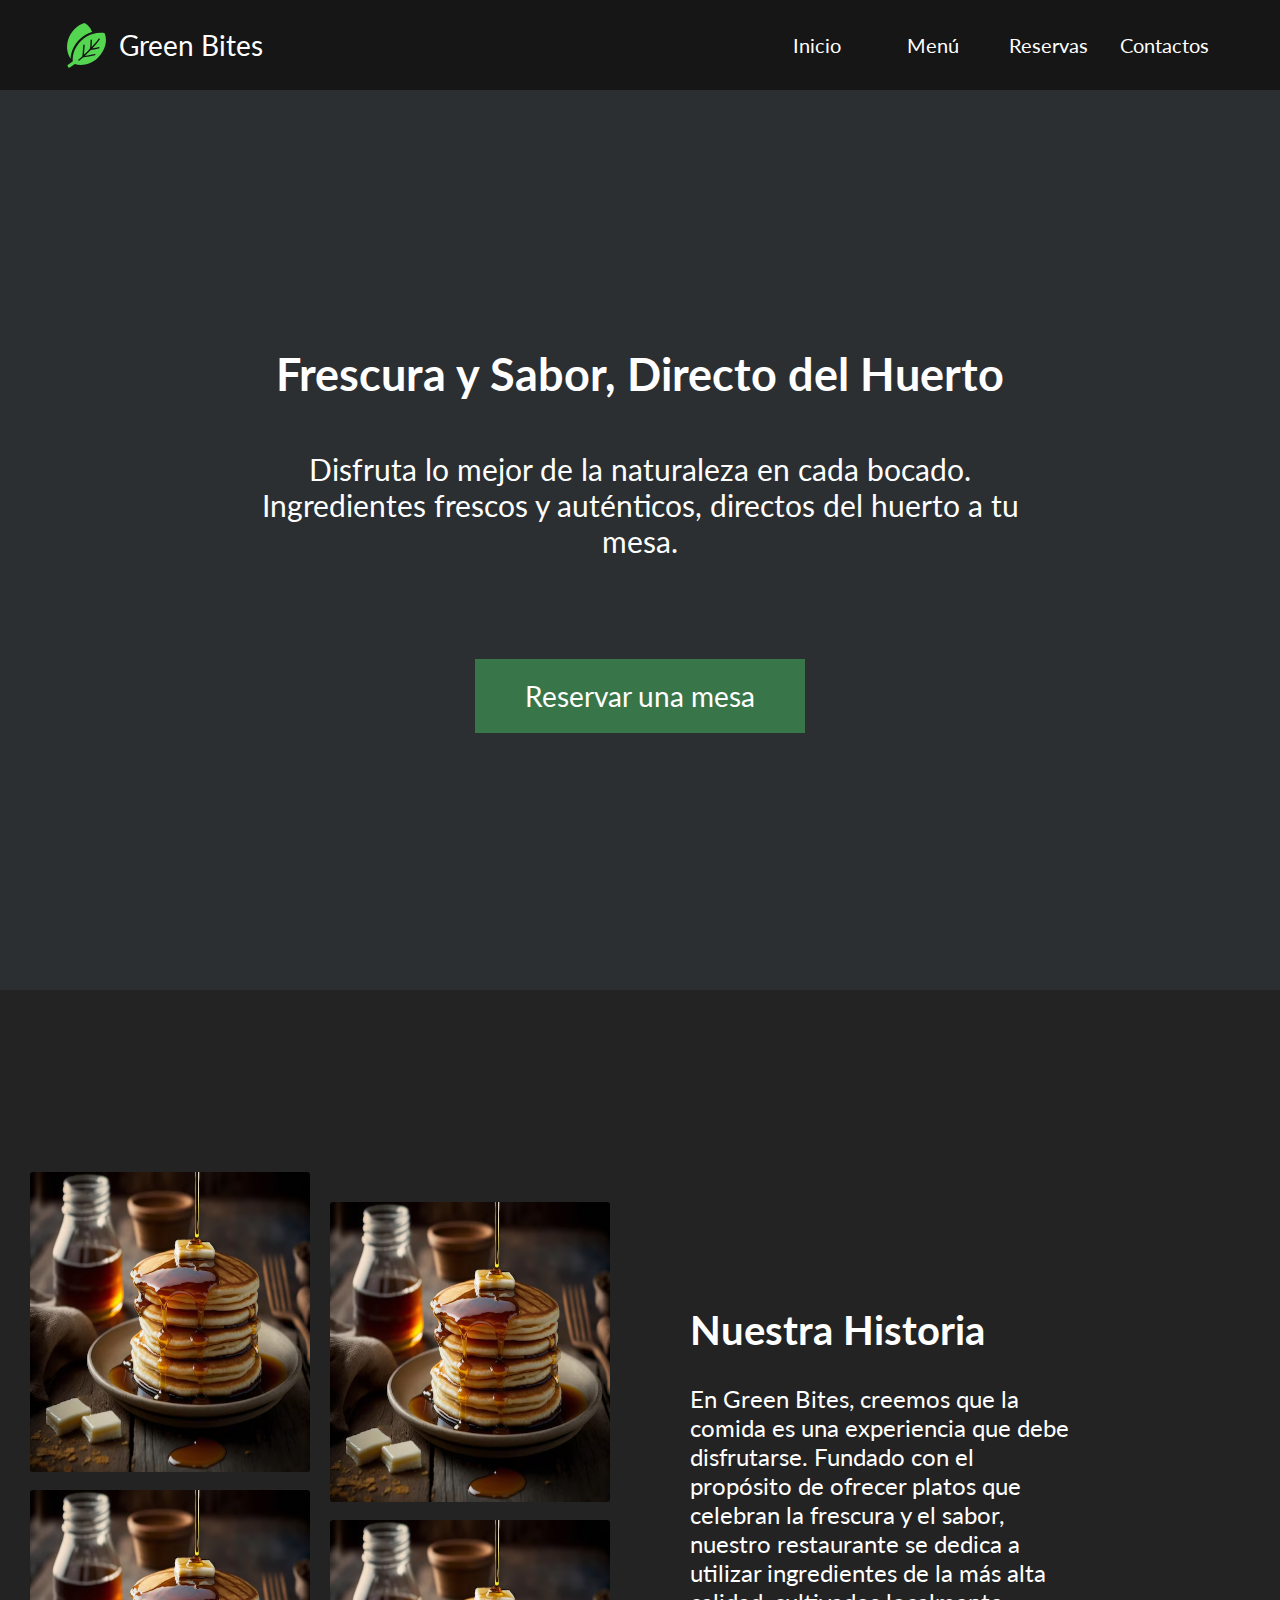
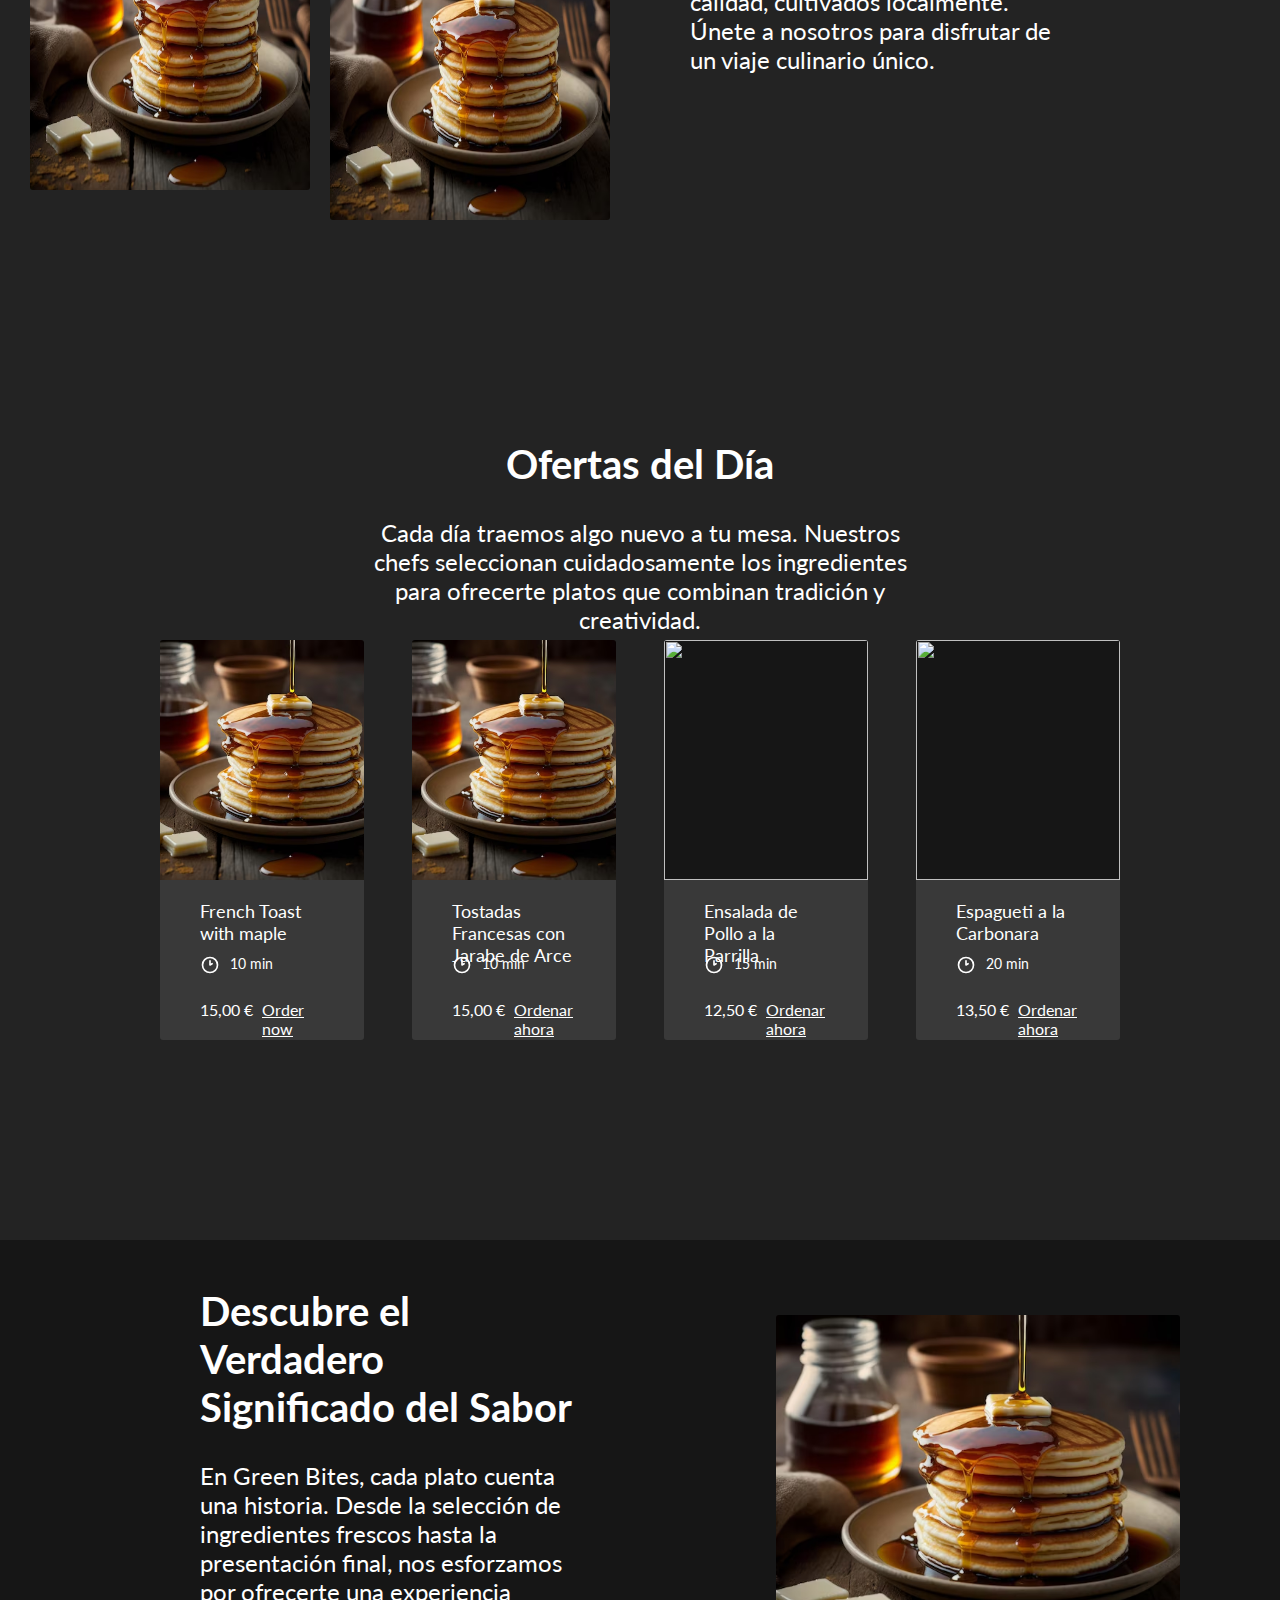
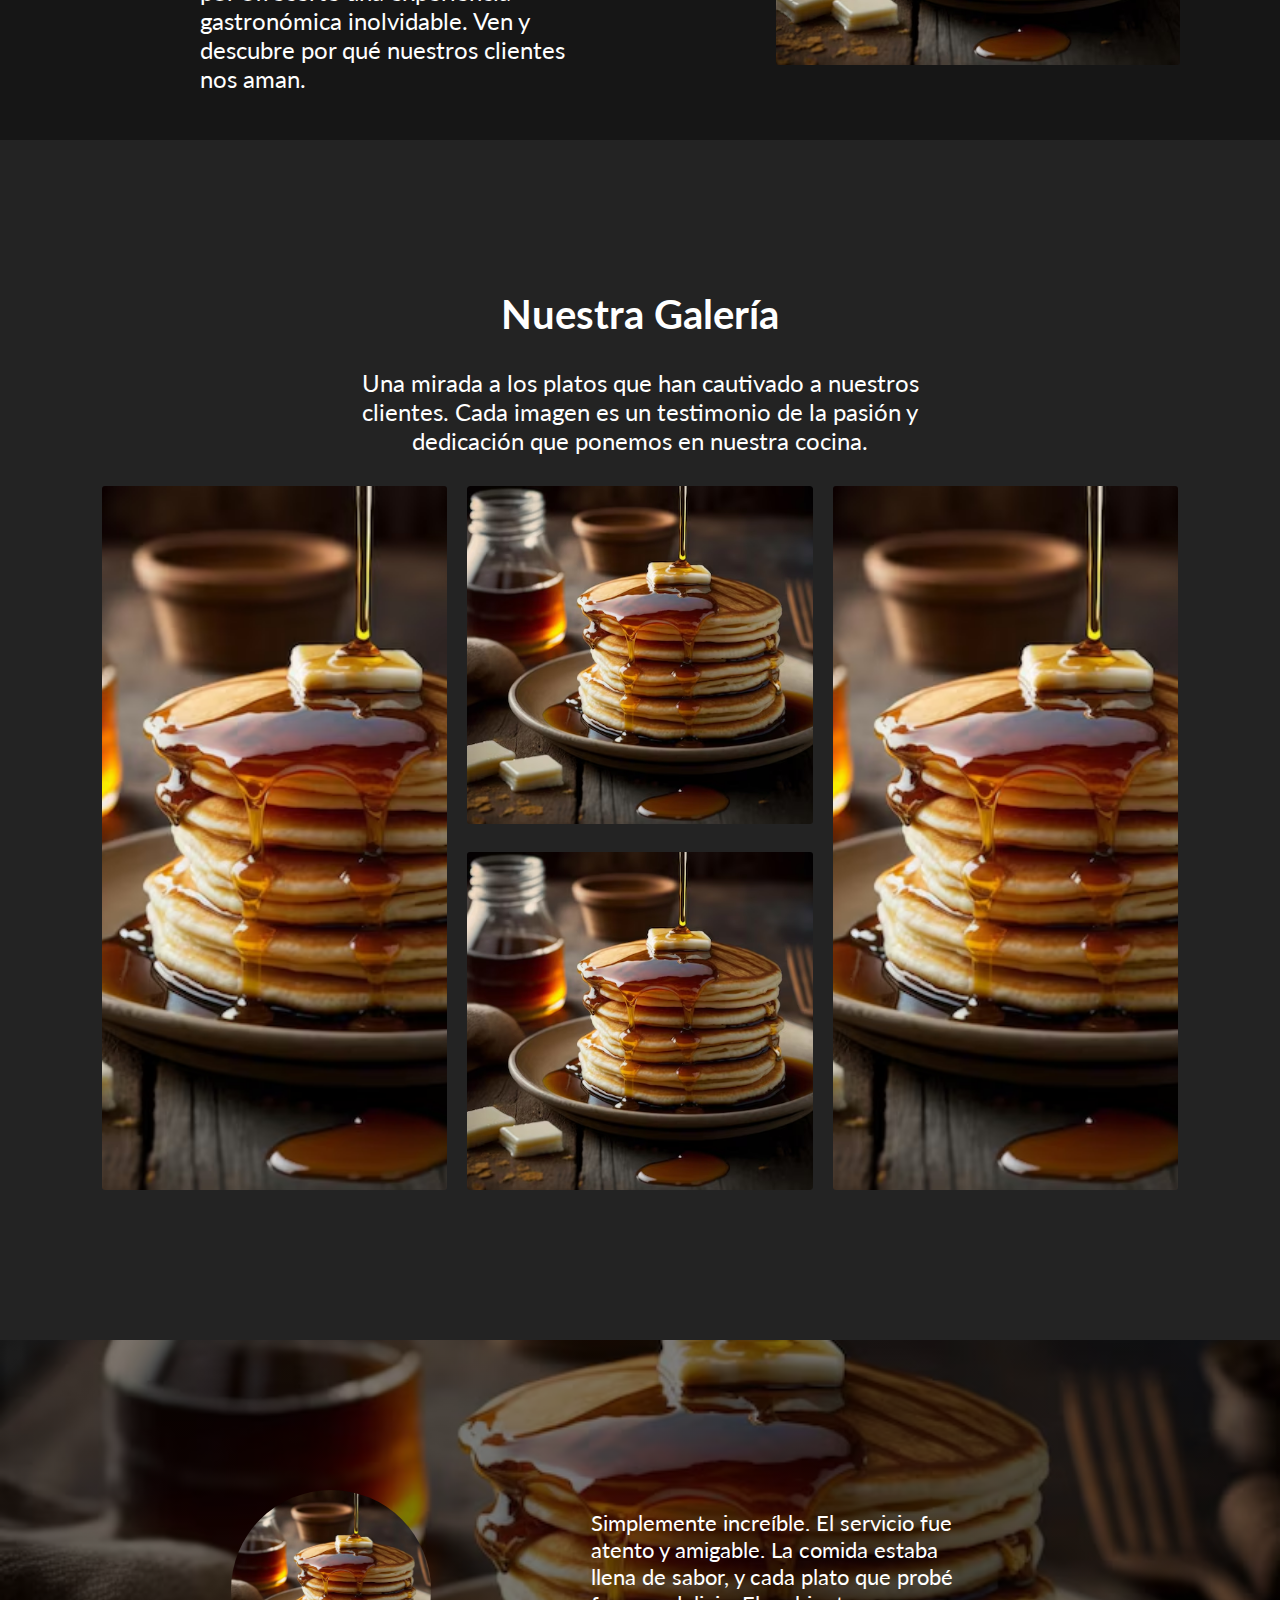
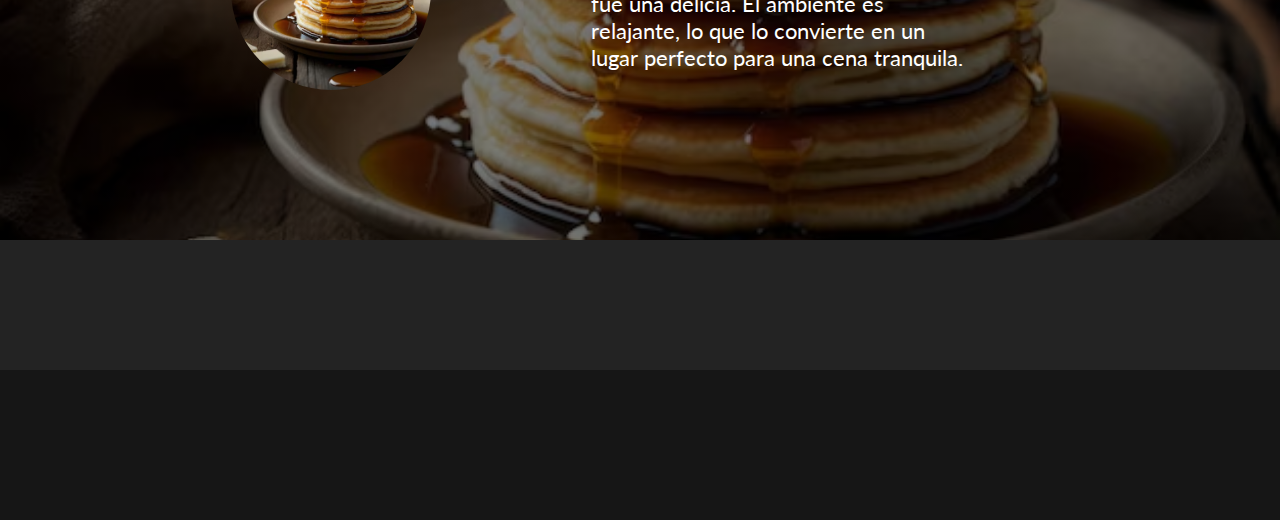
==== commit b0ef3314: "Actualizar diseños" ====
--- a/index.html
+++ b/index.html
@@ -18,8 +18,8 @@
                 <ul class="navCont_list">
                     <li><a href="index.html">Inicio</a></li>
                     <li><a href="html/galeria.html">Menú</a></li>
-                    <li><a href="html/contacto.html">Reservas</a></li>
-                    <li><a href="html/presupuesto.html">Contactos</a></li>
+                    <li><a href="html/presupuesto.html">Reservas</a></li>
+                    <li><a href="html/contacto.html">Contactos</a></li>
                 </ul>
             </div>
         </header>
@@ -47,23 +47,17 @@
                     </div>
                 </div>
                 <div class="ourStory__textCont">
-                    <h3>Our Story</h3>
+                    <h3>Nuestra Historia</h3>
                     <p>
-                        Lorem ipsum dolor sit amet consectetur adipisicing elit.
-                        Quibusdam vero, magnam quidem possimus accusantium
-                        veniam ducimus cupiditate dolorum ab voluptatibus autem
-                        eius neque, reiciendis quod expedita, unde cum porro
-                        molestiae.
+                        En Green Bites, creemos que la comida es una experiencia que debe disfrutarse. Fundado con el propósito de ofrecer platos que celebran la frescura y el sabor, nuestro restaurante se dedica a utilizar ingredientes de la más alta calidad, cultivados localmente. Únete a nosotros para disfrutar de un viaje culinario único.
                     </p>
                 </div>
             </div>
             <div class="todaySpecials">
                 <div class="todaySpecials__titleCont">
-                    <h3>Today's Specials</h3>
+                    <h3>Ofertas del Día</h3>
                     <p>
-                        Lorem ipsum dolor sit, amet consectetur adipisicing
-                        elit. Error dolore, quos obcaecati harum eos dicta
-                        perferendis nulla expedita
+                        Cada día traemos algo nuevo a tu mesa. Nuestros chefs seleccionan cuidadosamente los ingredientes para ofrecerte platos que combinan tradición y creatividad.
                     </p>
                 </div>
                 <div class="todaySpecials__foodCont">
@@ -86,26 +80,67 @@
                         </div>
                     </div>
                     <div class="dishCont">
-                        <div class="dish__imgCont"></div>
-                        <div class="dish__infoCont"></div>
+                        <div class="dish__imgCont">
+                            <img src="img/platos/pancakes.avif" alt="" />
+                        </div>
+                        <div class="dish__infoCont">
+                            <div class="dish__infoCont__name">
+                                <p>Tostadas Francesas con Jarabe de Arce</p>
+                            </div>
+                            <div class="dish__infoCont__time">
+                                <img src="img/clock.svg" alt="reloj" />
+                                <p>10 min</p>
+                            </div>
+                            <div class="dish__price">
+                                <p>15,00 €</p>
+                                <a href="">Ordenar ahora</a>
+                            </div>
+                        </div>
                     </div>
                     <div class="dishCont">
-                        <div class="dish__imgCont"></div>
-                        <div class="dish__infoCont"></div>
+                        <div class="dish__imgCont">
+                            <img src="img/platos/chicken_salad.avif" alt="" />
+                        </div>
+                        <div class="dish__infoCont">
+                            <div class="dish__infoCont__name">
+                                <p>Ensalada de Pollo a la Parrilla</p>
+                            </div>
+                            <div class="dish__infoCont__time">
+                                <img src="img/clock.svg" alt="reloj" />
+                                <p>15 min</p>
+                            </div>
+                            <div class="dish__price">
+                                <p>12,50 €</p>
+                                <a href="">Ordenar ahora</a>
+                            </div>
+                        </div>
+                    </div>
+                    <div class="dishCont">
+                        <div class="dish__imgCont">
+                            <img src="img/platos/spaghetti.avif" alt="" />
+                        </div>
+                        <div class="dish__infoCont">
+                            <div class="dish__infoCont__name">
+                                <p>Espagueti a la Carbonara</p>
+                            </div>
+                            <div class="dish__infoCont__time">
+                                <img src="img/clock.svg" alt="reloj" />
+                                <p>20 min</p>
+                            </div>
+                            <div class="dish__price">
+                                <p>13,50 €</p>
+                                <a href="">Ordenar ahora</a>
+                            </div>
+                        </div>
                     </div>
                 </div>
             </div>
             <div class="discoverUs">
                 <div class="discoverUs__textCont">
-                    <h3>Discover the true meaning of taste</h3>
+                    <h3>Descubre el Verdadero Significado del Sabor</h3>
                     <p>
-                        Lorem, ipsum dolor sit amet consectetur adipisicing
-                        elit. Porro, corrupti. Sunt quasi dicta ratione dolores?
-                        Possimus, vitae minus recusandae accusamus molestias
-                        dicta maxime accusantium hic quaerat alias aliquam qui
-                        consequuntur.
+                        En Green Bites, cada plato cuenta una historia. Desde la selección de ingredientes frescos hasta la presentación final, nos esforzamos por ofrecerte una experiencia gastronómica inolvidable. Ven y descubre por qué nuestros clientes nos aman.
                     </p>
-                    <a href="" class="discoverUs__btn"></a>
                 </div>
                 <div class="discoverUs__imgCont">
                     <img src="img/platos/pancakes.avif" alt="" />
@@ -114,11 +149,9 @@
 
             <div class="gallery">
                 <div class="gallery__titleCont">
-                    <h3>Today's Specials</h3>
+                    <h3>Nuestra Galería</h3>
                     <p>
-                        Lorem ipsum dolor sit, amet consectetur adipisicing
-                        elit. Error dolore, quos obcaecati harum eos dicta
-                        perferendis nulla expedita
+                        Una mirada a los platos que han cautivado a nuestros clientes. Cada imagen es un testimonio de la pasión y dedicación que ponemos en nuestra cocina.
                     </p>
                 </div>
                 <div class="gallery__imgCont">
@@ -141,12 +174,7 @@
                     </div>
                     <div class="opinions__userText" id="opinions__userText">
                         <p>
-                            Lorem ipsum dolor sit amet, consectetur adipisicing
-                            elit. Numquam nesciunt corporis architecto facere
-                            aliquam dignissimos, similique expedita blanditiis?
-                            Qui aspernatur praesentium totam, assumenda
-                            explicabo excepturi nobis eos. Sapiente, unde
-                            dolores.
+                            Simplemente increíble. El servicio fue atento y amigable. La comida estaba llena de sabor, y cada plato que probé fue una delicia. El ambiente es relajante, lo que lo convierte en un lugar perfecto para una cena tranquila.
                         </p>
                     </div>
                 </div>
--- a/css/index.css
+++ b/css/index.css
@@ -120,7 +120,7 @@
 .dish__imgCont {
     width: 100%;
     height: 60%;
-    background-color: rgb(213, 113, 113);
+    background-color: #161616;
 }
 .dish__imgCont img {
     height: 100%;
@@ -135,6 +135,7 @@
 .dish__infoCont__name {
     font-size: 18px;
     margin-bottom: 25px;
+    height: 30px;
 }
 .dish__infoCont__time {
     display: flex;
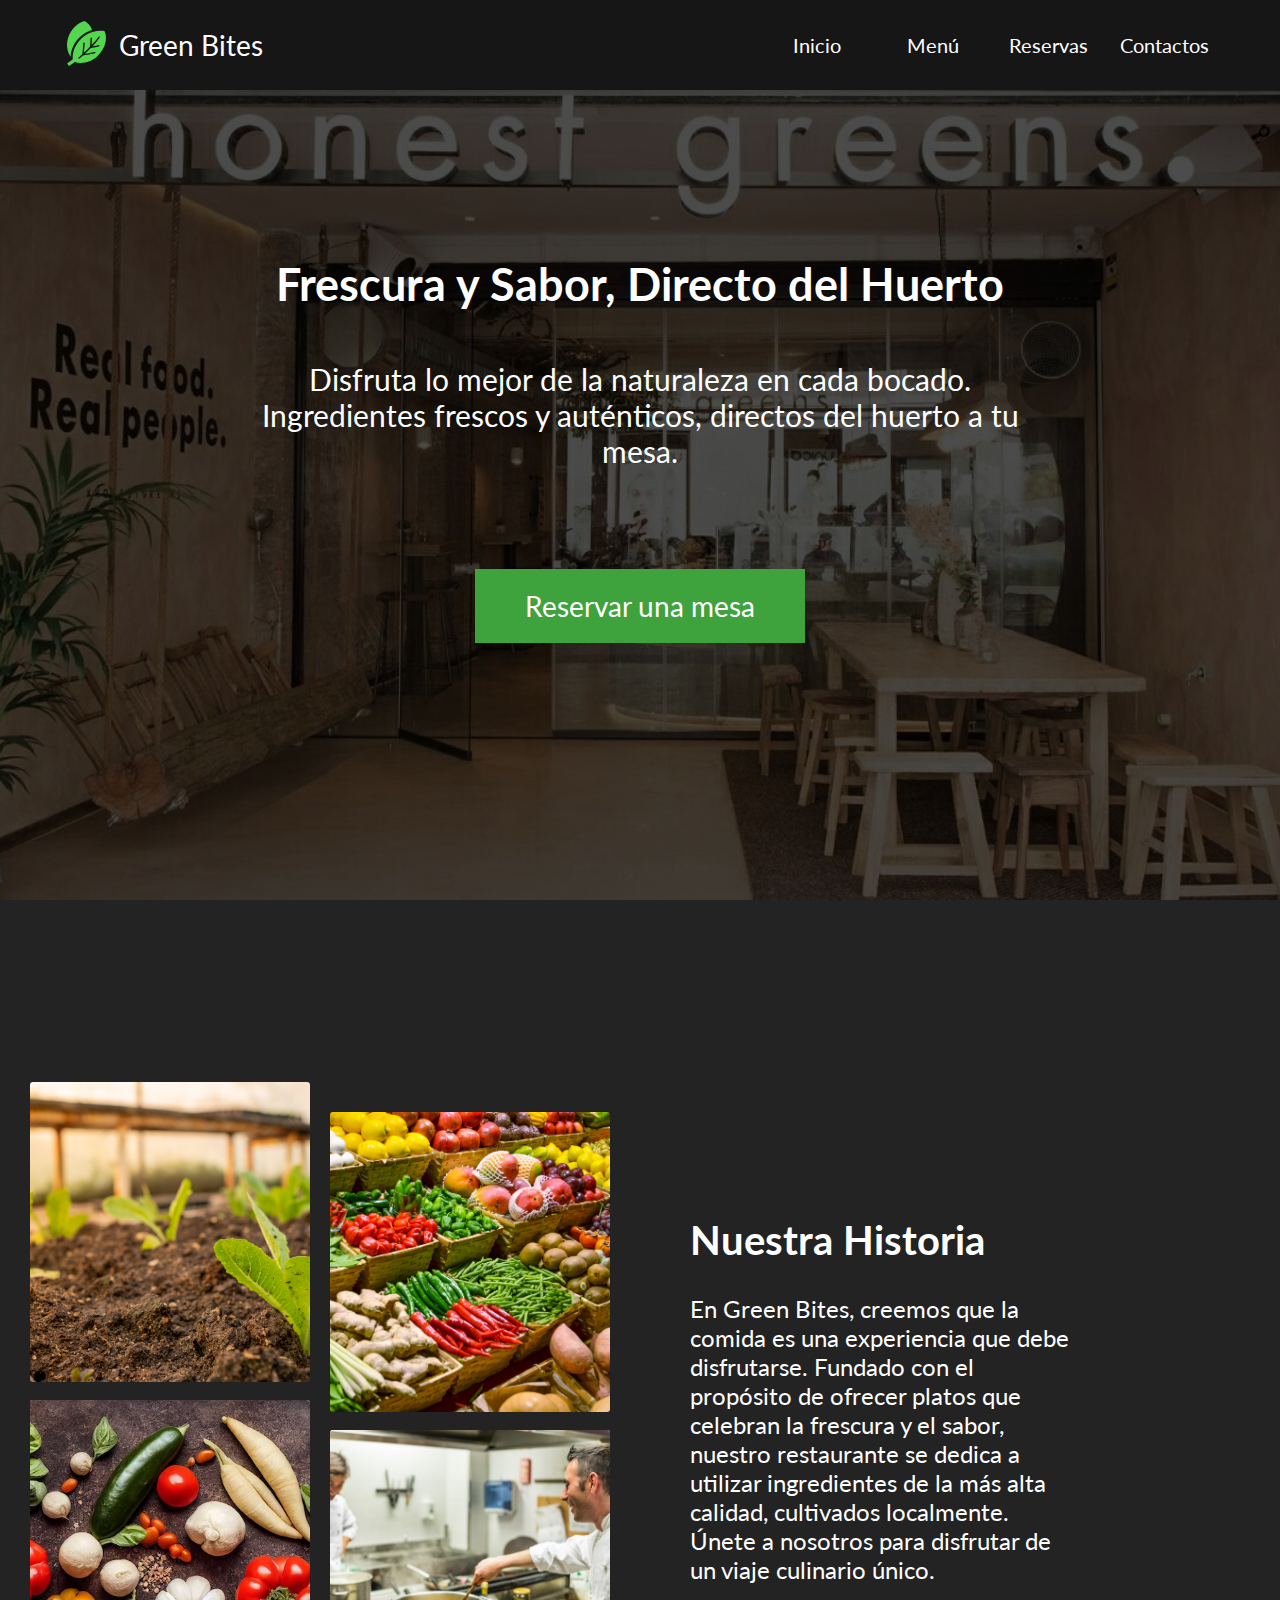
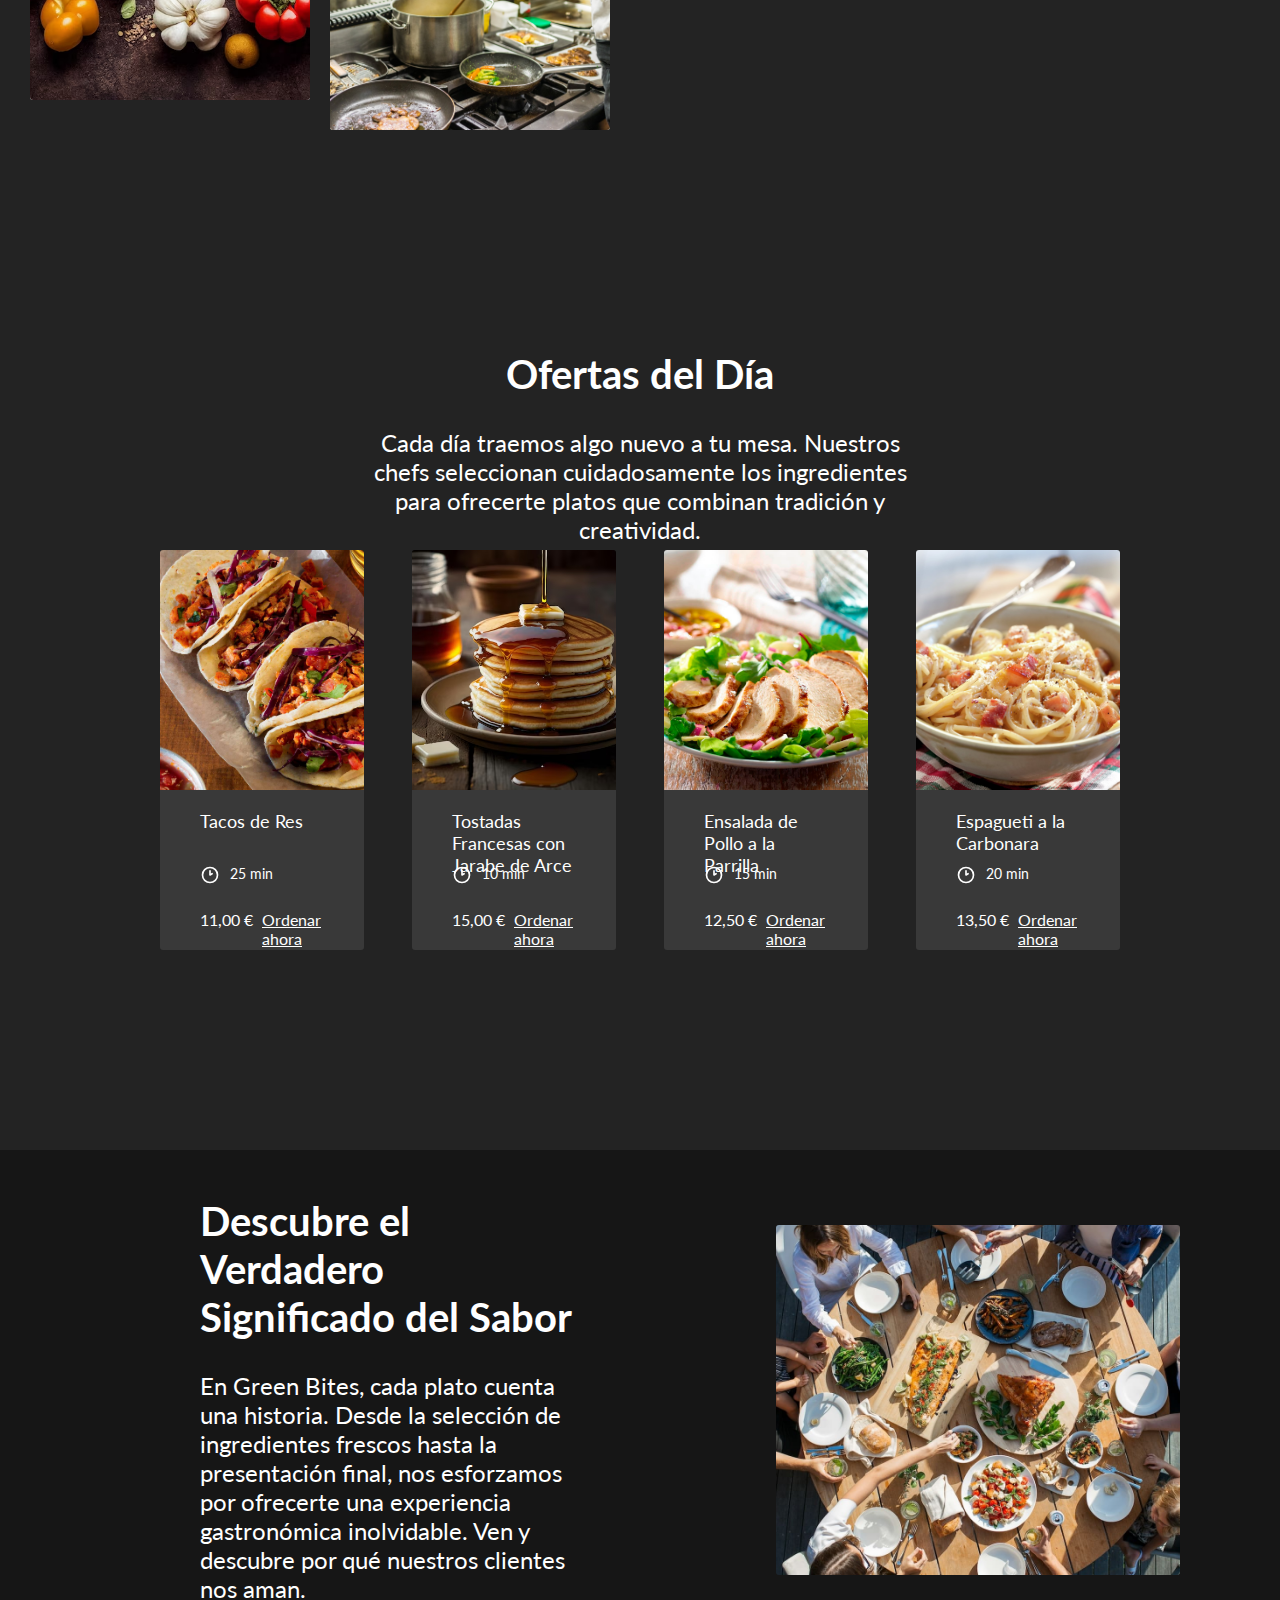
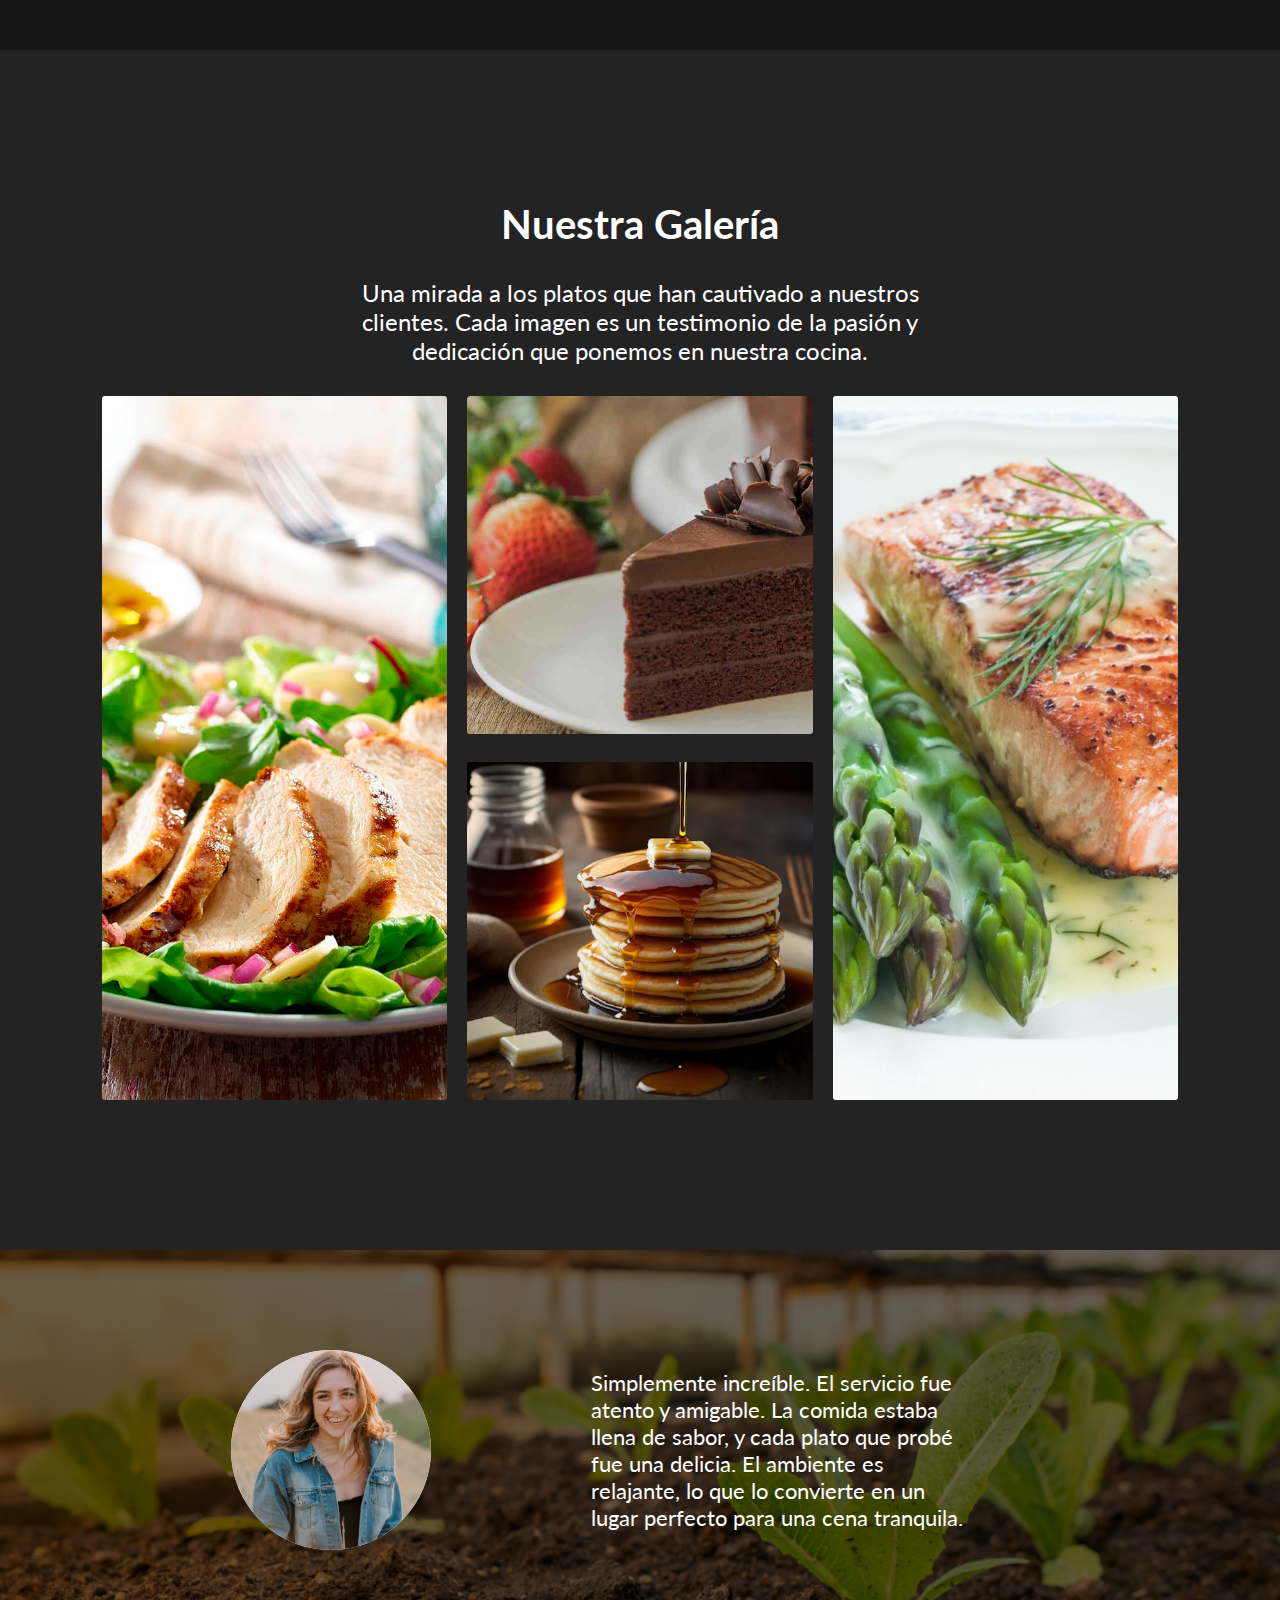
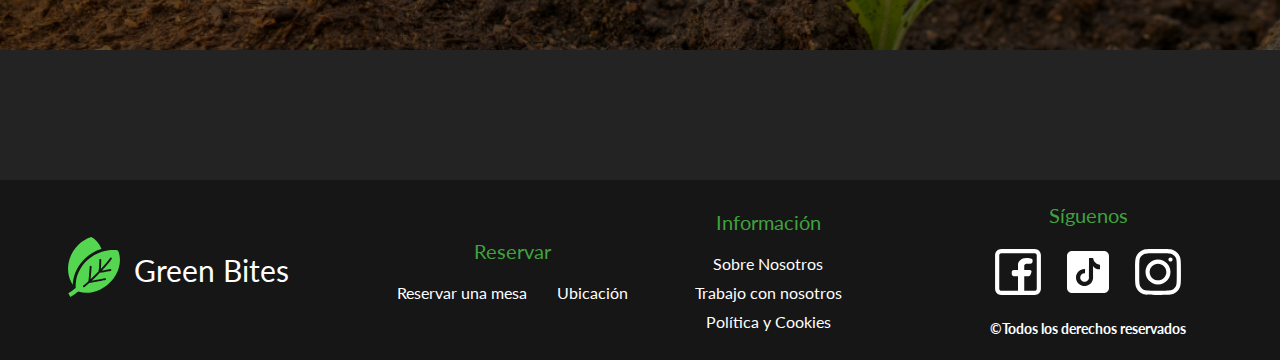
==== commit 27a7b8cd: "Ajuste de estilos" ====
--- a/index.html
+++ b/index.html
@@ -1,17 +1,18 @@
 <!DOCTYPE html>
-<html lang="en">
+<html lang="es">
     <head>
-        <meta charset="UTF-8" />
-        <meta name="viewport" content="width=device-width, initial-scale=1.0" />
-        <link rel="stylesheet" href="css/header_footer.css" />
-        <link rel="stylesheet" href="css/index.css" />
+        <meta charset="UTF-8" >
+        <meta name="viewport" content="width=device-width, initial-scale=1.0" >
+        <link rel="stylesheet" href="css/header_footer.css" >
+        <link rel="stylesheet" href="css/index.css" >
+        <script src="js/header.js"></script>
         <script src="js/index.js" defer></script>
         <title>Document</title>
     </head>
     <body>
         <header>
             <div class="logoCont">
-                <img src="img/logo.svg" alt="" height="60px" width="60px" />
+                <a href="index.html"><img src="img/logo.svg" alt="logo" height="60" width="60" ></a>
                 <p>Green Bites</p>
             </div>
             <div class="navCont">
@@ -33,23 +34,28 @@
                         tu mesa.
                     </p>
                 </div>
-                <a href="" class="landing__btn">Reservar una mesa</a>
+                <a href="html/presupuesto.html" class="landing__btn">Reservar una mesa</a>
             </div>
             <div class="ourStory">
                 <div class="ourStory__photoCont">
                     <div class="ourStory__photoCont__left">
-                        <img src="img/platos/pancakes.avif" alt="" />
-                        <img src="img/platos/pancakes.avif" alt="" />
+                        <img src="img/huerto.png" alt="huerte" >
+                        <img src="img/ingredientes.avif" alt="ingredientes" >
                     </div>
                     <div class="ourStory__photoCont__right">
-                        <img src="img/platos/pancakes.avif" alt="" />
-                        <img src="img/platos/pancakes.avif" alt="" />
+                        <img src="img/mercado.jpg" alt="mercado" >
+                        <img src="img/cocineros.png" alt="cocinero" >
                     </div>
                 </div>
                 <div class="ourStory__textCont">
                     <h3>Nuestra Historia</h3>
                     <p>
-                        En Green Bites, creemos que la comida es una experiencia que debe disfrutarse. Fundado con el propósito de ofrecer platos que celebran la frescura y el sabor, nuestro restaurante se dedica a utilizar ingredientes de la más alta calidad, cultivados localmente. Únete a nosotros para disfrutar de un viaje culinario único.
+                        En Green Bites, creemos que la comida es una experiencia
+                        que debe disfrutarse. Fundado con el propósito de
+                        ofrecer platos que celebran la frescura y el sabor,
+                        nuestro restaurante se dedica a utilizar ingredientes de
+                        la más alta calidad, cultivados localmente. Únete a
+                        nosotros para disfrutar de un viaje culinario único.
                     </p>
                 </div>
             </div>
@@ -57,41 +63,43 @@
                 <div class="todaySpecials__titleCont">
                     <h3>Ofertas del Día</h3>
                     <p>
-                        Cada día traemos algo nuevo a tu mesa. Nuestros chefs seleccionan cuidadosamente los ingredientes para ofrecerte platos que combinan tradición y creatividad.
+                        Cada día traemos algo nuevo a tu mesa. Nuestros chefs
+                        seleccionan cuidadosamente los ingredientes para
+                        ofrecerte platos que combinan tradición y creatividad.
                     </p>
                 </div>
                 <div class="todaySpecials__foodCont">
                     <div class="dishCont">
                         <div class="dish__imgCont">
-                            <img src="img/platos/pancakes.avif" alt="" />
-                        </div>
-                        <div class="dish__infoCont">
-                            <div class="dish__infoCont__name">
-                                <p>French Toast with maple</p>
-                            </div>
-                            <div class="dish__infoCont__time">
-                                <img src="img/clock.svg" alt="reloj" />
+                            <img src="img/platos/tacos.jpg" alt="tacos" >
+                        </div>
+                        <div class="dish__infoCont">
+                            <div class="dish__infoCont__name">
+                                <p>Tacos de Res</p>
+                            </div>
+                            <div class="dish__infoCont__time">
+                                <img src="img/clock.svg" alt="reloj" >
+                                <p>25 min</p>
+                            </div>
+                            <div class="dish__price">
+                                <p>11,00 €</p>
+                                <a href="">Ordenar ahora</a>
+                            </div>
+                        </div>
+                    </div>
+                    <div class="dishCont">
+                        <div class="dish__imgCont">
+                            <img src="img/platos/pancakes.avif" alt="pancakes" >
+                        </div>
+                        <div class="dish__infoCont">
+                            <div class="dish__infoCont__name">
+                                <p>Tostadas Francesas con Jarabe de Arce</p>
+                            </div>
+                            <div class="dish__infoCont__time">
+                                <img src="img/clock.svg" alt="reloj" >
                                 <p>10 min</p>
                             </div>
                             <div class="dish__price">
-                                <p>15,00 € </p>
-                                <a href="">Order now</a>
-                            </div>
-                        </div>
-                    </div>
-                    <div class="dishCont">
-                        <div class="dish__imgCont">
-                            <img src="img/platos/pancakes.avif" alt="" />
-                        </div>
-                        <div class="dish__infoCont">
-                            <div class="dish__infoCont__name">
-                                <p>Tostadas Francesas con Jarabe de Arce</p>
-                            </div>
-                            <div class="dish__infoCont__time">
-                                <img src="img/clock.svg" alt="reloj" />
-                                <p>10 min</p>
-                            </div>
-                            <div class="dish__price">
                                 <p>15,00 €</p>
                                 <a href="">Ordenar ahora</a>
                             </div>
@@ -99,14 +107,14 @@
                     </div>
                     <div class="dishCont">
                         <div class="dish__imgCont">
-                            <img src="img/platos/chicken_salad.avif" alt="" />
+                            <img src="img/platos/grilled-chicken-salad.jpg" alt="ensalada" >
                         </div>
                         <div class="dish__infoCont">
                             <div class="dish__infoCont__name">
                                 <p>Ensalada de Pollo a la Parrilla</p>
                             </div>
                             <div class="dish__infoCont__time">
-                                <img src="img/clock.svg" alt="reloj" />
+                                <img src="img/clock.svg" alt="reloj" >
                                 <p>15 min</p>
                             </div>
                             <div class="dish__price">
@@ -117,14 +125,14 @@
                     </div>
                     <div class="dishCont">
                         <div class="dish__imgCont">
-                            <img src="img/platos/spaghetti.avif" alt="" />
+                            <img src="img/platos/espaguetis-a-la-carbonara_dd98718e_1200x1200.jpg" alt="pasta carbonara" >
                         </div>
                         <div class="dish__infoCont">
                             <div class="dish__infoCont__name">
                                 <p>Espagueti a la Carbonara</p>
                             </div>
                             <div class="dish__infoCont__time">
-                                <img src="img/clock.svg" alt="reloj" />
+                                <img src="img/clock.svg" alt="reloj" >
                                 <p>20 min</p>
                             </div>
                             <div class="dish__price">
@@ -139,11 +147,15 @@
                 <div class="discoverUs__textCont">
                     <h3>Descubre el Verdadero Significado del Sabor</h3>
                     <p>
-                        En Green Bites, cada plato cuenta una historia. Desde la selección de ingredientes frescos hasta la presentación final, nos esforzamos por ofrecerte una experiencia gastronómica inolvidable. Ven y descubre por qué nuestros clientes nos aman.
+                        En Green Bites, cada plato cuenta una historia. Desde la
+                        selección de ingredientes frescos hasta la presentación
+                        final, nos esforzamos por ofrecerte una experiencia
+                        gastronómica inolvidable. Ven y descubre por qué
+                        nuestros clientes nos aman.
                     </p>
                 </div>
                 <div class="discoverUs__imgCont">
-                    <img src="img/platos/pancakes.avif" alt="" />
+                    <img src="img/clientes.jpg" alt="clientes" >
                 </div>
             </div>
 
@@ -151,35 +163,73 @@
                 <div class="gallery__titleCont">
                     <h3>Nuestra Galería</h3>
                     <p>
-                        Una mirada a los platos que han cautivado a nuestros clientes. Cada imagen es un testimonio de la pasión y dedicación que ponemos en nuestra cocina.
+                        Una mirada a los platos que han cautivado a nuestros
+                        clientes. Cada imagen es un testimonio de la pasión y
+                        dedicación que ponemos en nuestra cocina.
                     </p>
                 </div>
                 <div class="gallery__imgCont">
                     <div class="gallery__colum1">
-                        <img src="img/platos/pancakes.avif" alt="" />
+                        <img src="img/platos/grilled-chicken-salad.jpg" alt="" >
                     </div>
                     <div class="gallery__colum2">
-                        <img src="img/platos/pancakes.avif" alt="" />
-                        <img src="img/platos/pancakes.avif" alt="" />
+                        <img src="img/platos/tarta-chocolate.jpg" alt="tarta de chocolate" >
+                        <img src="img/platos/pancakes.avif" alt="" >
                     </div>
                     <div class="gallery__colum3">
-                        <img src="img/platos/pancakes.avif" alt="" />
+                        <img src="img/platos/Salmon-con-salsa-menier.jpg" alt="salmón" >
                     </div>
                 </div>
             </div>
             <div class="opinions">
                 <div class="opinions__userCont" id="opinions__userCont">
                     <div class="opinions__userImg">
-                        <img src="img/platos/pancakes.avif" alt="" />
+                        <img src="img/iconos/persona7.avif" alt="persona" >
                     </div>
                     <div class="opinions__userText" id="opinions__userText">
                         <p>
-                            Simplemente increíble. El servicio fue atento y amigable. La comida estaba llena de sabor, y cada plato que probé fue una delicia. El ambiente es relajante, lo que lo convierte en un lugar perfecto para una cena tranquila.
+                            Simplemente increíble. El servicio fue atento y
+                            amigable. La comida estaba llena de sabor, y cada
+                            plato que probé fue una delicia. El ambiente es
+                            relajante, lo que lo convierte en un lugar perfecto
+                            para una cena tranquila.
                         </p>
                     </div>
                 </div>
             </div>
         </main>
-        <footer></footer>
+        <footer>
+            <div class="footer__logoCont">
+                <a href="index.html"><img src="img/logo.svg" alt="logo" height="60" width="60" ></a>
+                <p>Green Bites</p>
+            </div>
+            <div class="footer__reservationLinks">
+                <p>Reservar</p>
+                <div class="footer__reservationLinks_links">
+                    <a href="html/presupuesto.html">Reservar una mesa</a>
+                <a href="html/contacto.html">Ubicación</a>
+                </div>
+            </div>
+            <div class="footer__infoLinks">
+                <p>Información</p>
+                <div class="footer__infoLinks_links">
+                    <a href="">Sobre Nosotros</a>
+                    <a href="">Trabajo con nosotros</a>
+                    <a href="">Política y Cookies</a>
+                </div>
+            </div>
+            <div class="footer__socialMedia">
+                <p>Síguenos</p>
+                <div class="footer__socialMedia_links">
+                    <a href=""><img src="img/redes/facebook-svgrepo-com.svg" alt="facebook" ></a>
+                    <a href=""><img src="img/redes/icons8-tik-tok.svg" alt="instagram" ></a>
+                    <a href=""><img src="img/redes/instagram-svgrepo-com.svg" alt="twitter" ></a>
+                </div>
+                <div class="footer__socialMedia_copy">
+                    <h5 class="copy">©Todos los derechos reservados</h5>
+                </div>
+            </div>
+                
+        </footer>
     </body>
 </html>
--- a/css/header_footer.css
+++ b/css/header_footer.css
@@ -27,6 +27,12 @@
     height: 90px;
     background-color: #161616;
     display: flex;
+    position: fixed;
+    z-index: 1000; 
+}
+header.scrolled {
+    background-color: #16161697; 
+    box-shadow: 0 2px 5px rgba(0, 0, 0, 0.2); 
 }
 .logoCont {
     width: 60%;
@@ -40,6 +46,10 @@
 .logoCont img {
     height: 45px;
     width: 45px;
+}
+.logoCont img:hover {
+    transition: all 0.1s ease;
+    transform: scale(1.1);
 }
 .logoCont p {
     font-size: 28px;
@@ -66,9 +76,95 @@
     text-decoration: none;
     color: white;
 }
+.navCont_list a:hover {
+    transition: all 0.1s ease ;
+    color: #3fa33d;
+}
 /*FOOTER*/
 footer {
     width: 100%;
-    height: 150px;
+    height: 180px;
     background-color: #161616;
+    display: flex;
 }
+.footer__logoCont {
+    width: 30%;
+    height: 100%;
+    display: flex;
+    justify-content: left;
+    align-items: center;
+    gap: 10px;
+    padding-left: 5%;
+    font-size: 30px;
+}
+.footer__logoCont img {
+    height: 60px;
+    width: 60px;
+}
+.footer__logoCont img:hover {
+    transition: all 0.1s ease;
+    transform: scale(1.1);
+}
+
+.footer__reservationLinks,.footer__infoLinks{
+    display: flex;
+    flex-direction: column;
+    justify-content: center;
+    align-items: center;
+    width: 20%;
+
+}
+.footer__reservationLinks p,.footer__infoLinks p,.footer__socialMedia p{
+    font-size: 20px;
+    margin-bottom: 20px;
+    color: #3fa33d;
+}
+.footer__reservationLinks_links{
+    display: flex;
+    gap: 30px;
+    justify-content: center;
+    align-items: center;
+}
+.footer__reservationLinks a,.footer__infoLinks_links a{
+    text-decoration: none;
+    color: white;
+}
+footer a:hover{
+    color: #3fa33d;
+    text-decoration: underline;
+    transition: all 0.1s ease;  
+}   
+.footer__infoLinks_links{
+    display: flex;
+    flex-direction: column;
+    gap: 10px;
+    justify-content: center;
+    align-items: center;
+}
+.footer__socialMedia{
+    display: flex;
+    justify-content: center;
+    align-items: center;
+    flex-direction: column;
+    width: 30%;
+}
+
+.footer__socialMedia_links{
+    display: flex;
+    gap: 20px;
+    justify-content: center;
+    align-items: center;
+}
+.footer__socialMedia_links img{
+    height: 50px;
+    width: 50px;
+}
+.footer__socialMedia_links img:hover{
+    transition: all 0.1s ease;
+    transform: scale(1.1);
+}
+.copy{
+    font-size: 14px;
+    color: white;
+    margin-top: 20px;
+}--- a/css/index.css
+++ b/css/index.css
@@ -16,6 +16,7 @@
     background-repeat: no-repeat;
     background-size: cover;
     background-position: center;
+    background-image: linear-gradient(rgba(0, 0, 0, 0.7),rgba(0, 0, 0, 0.7)),url("../img/restaurante.jpg");
 }
 
 .landing__textCont {
@@ -29,13 +30,19 @@
 }
 
 .landing__btn {
-    background-color: rgb(56, 118, 73);
+    background-color: #3fa33d;
     font-size: 28px;
     padding: 20px 50px 20px 50px;
     margin-top: 100px;
     text-decoration: none;
     color: white;
 }
+.landing__btn:hover {
+    background-color: #393939;
+    color: white;
+    transition: all 0.2s ease;
+    border: 2px;
+}
 
 /*STORY*/
 
@@ -71,6 +78,7 @@
     margin-bottom: 15px;
     border-radius: 3px;
     overflow: hidden;
+    object-fit: cover;
 }
 .ourStory__textCont {
     font-size: 24px;
@@ -162,6 +170,9 @@
     display: flex;
     justify-content: right;
 }
+.dish__price a:hover{
+    color: #3fa33d;
+}
 
 
 /*DISCOVER US*/
@@ -197,6 +208,8 @@
     width: 100%;
     object-fit: cover;
 }
+
+
 /*GALLERY*/
 .gallery {
     width: 100%;
@@ -250,12 +263,12 @@
 /*OPINIONS*/
 .opinions {
     width: 100%;
-    height: 500px;
+    height: 400px;
     margin-top: 150px;
     overflow: hidden;
     position: relative;
-    background-image: linear-gradient(rgba(0, 0, 0, 0.5), rgba(0, 0, 0, 0.5)),
-        url("../img/platos/pancakes.avif");
+    background-image: linear-gradient(rgba(0, 0, 0, 0.6), rgba(0, 0, 0, 0.6)),
+        url("../img/huerto.png");
         background-repeat: no-repeat;
         background-size: cover;
         background-position: center;
